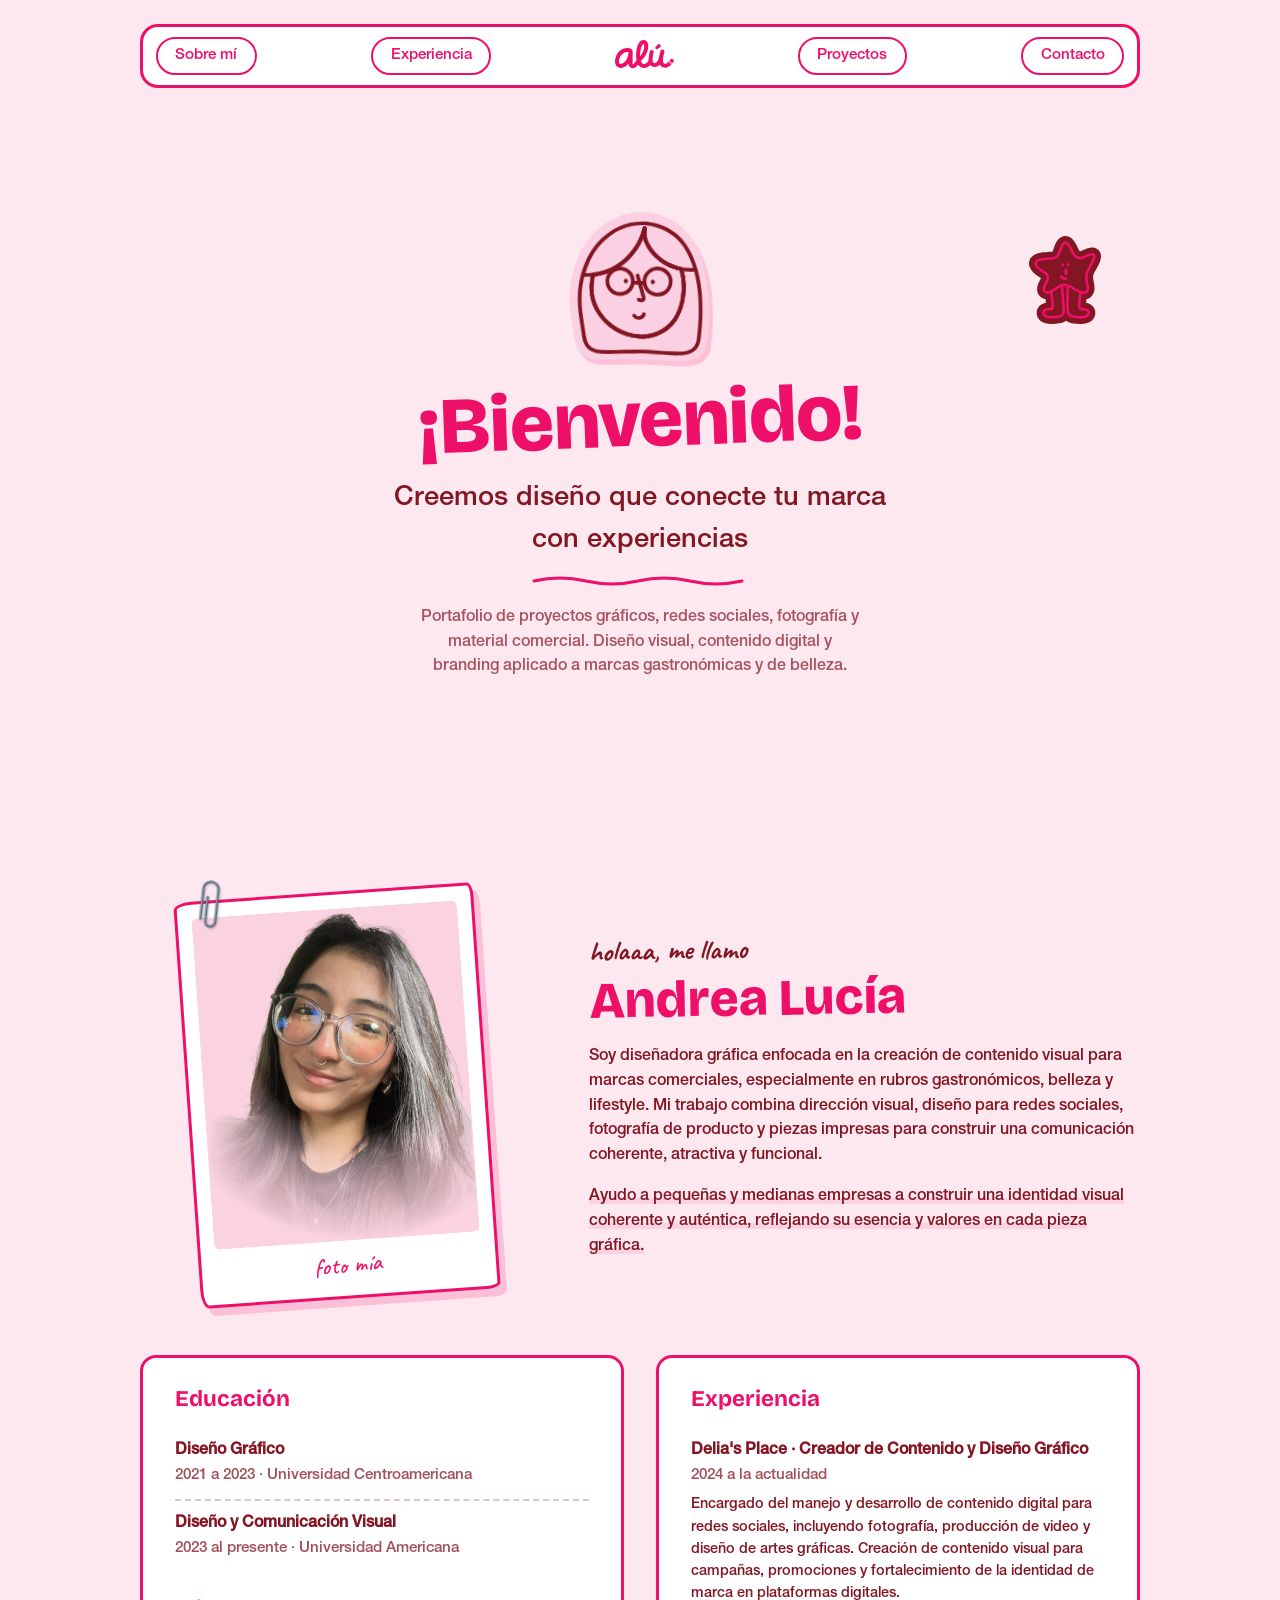
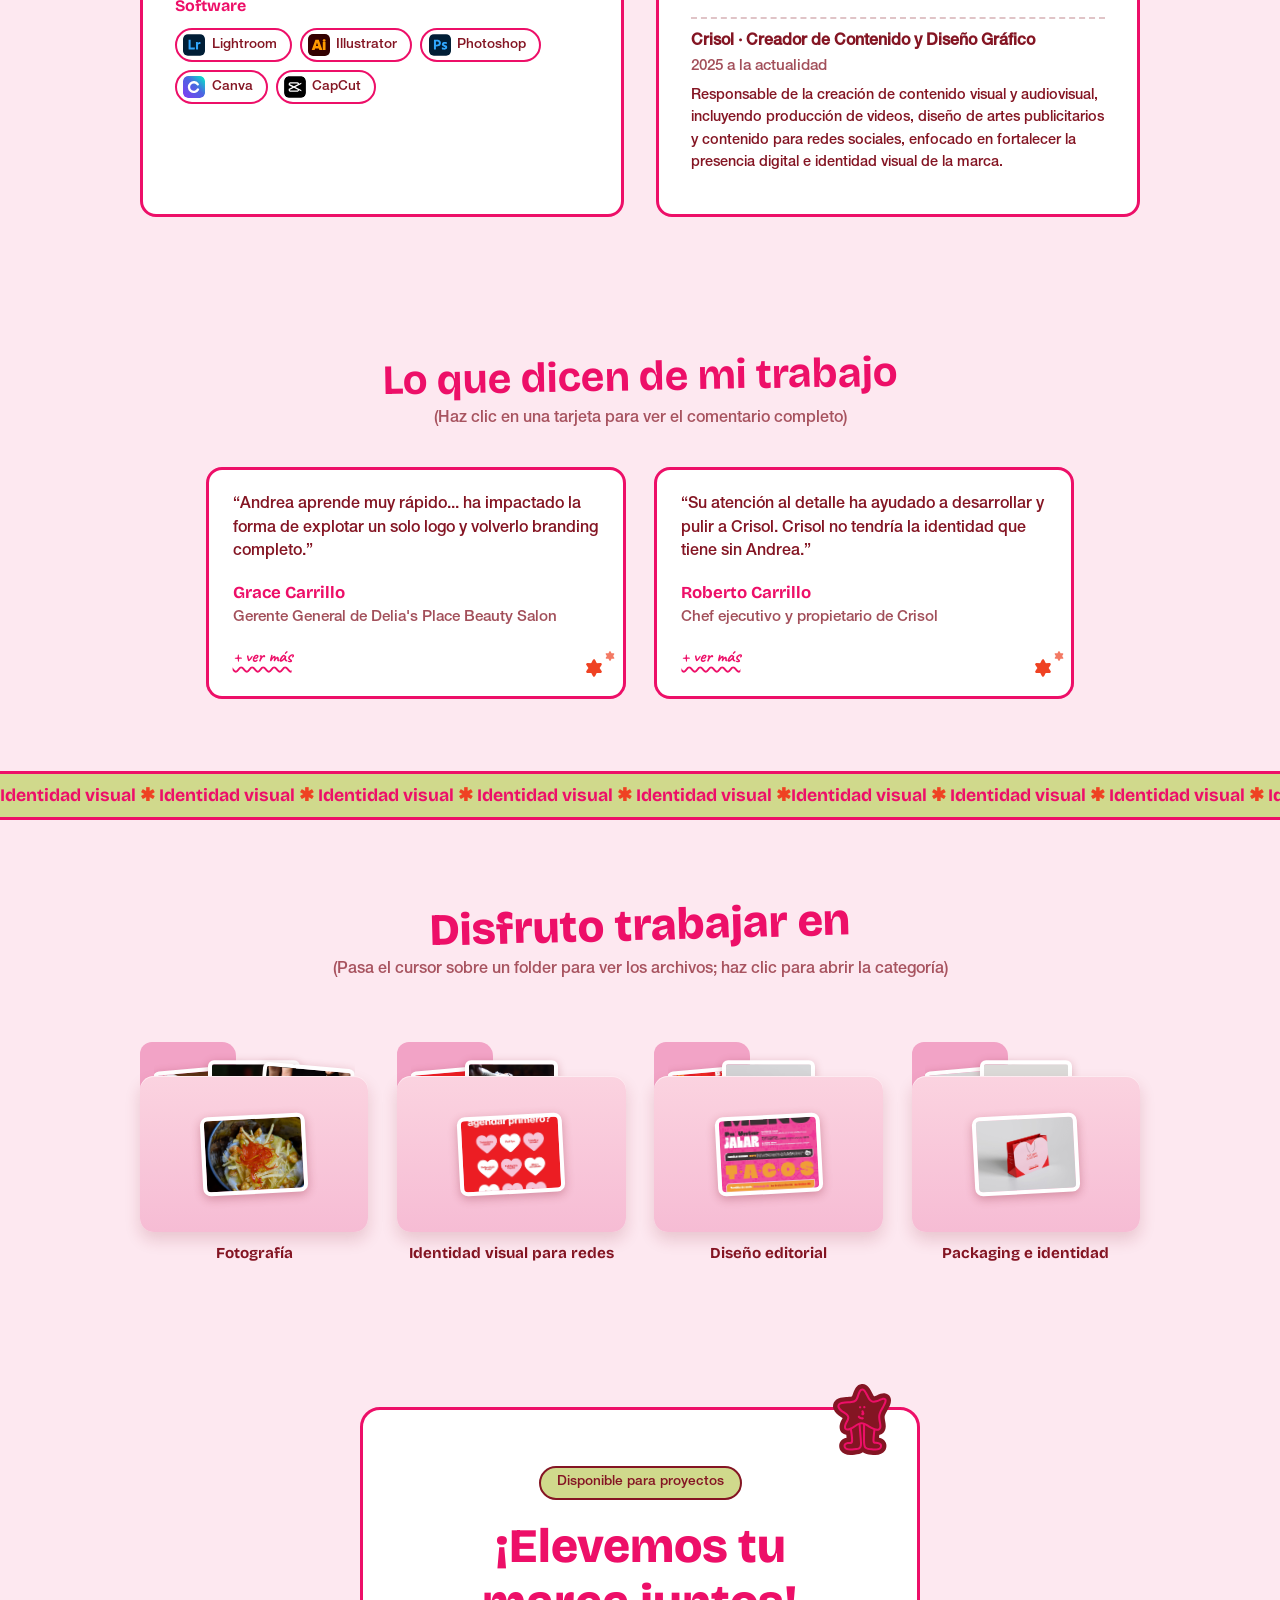
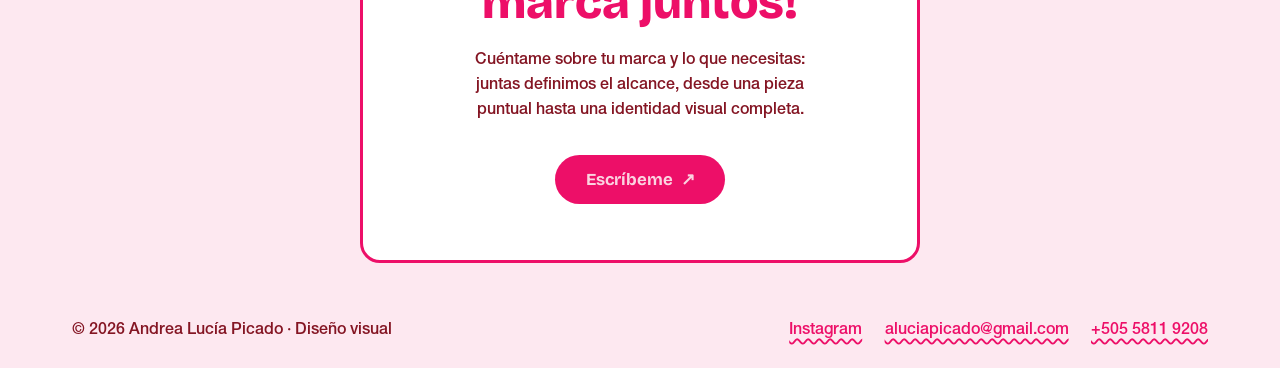
==== index.html @ 484655b2 "Stake holder requirements" ====
<!DOCTYPE html>
<html lang="es">
<head>
  <meta charset="UTF-8">
  <meta name="viewport" content="width=device-width, initial-scale=1.0">
  <title>Andrea Lucía · Diseño gráfico y contenido visual</title>
  <meta name="description" content="Portafolio de proyectos gráficos, redes sociales, fotografía y material comercial. Diseño visual.">
  <meta property="og:type" content="website">
  <meta property="og:title" content="Andrea Lucía · Diseño gráfico y contenido visual">
  <meta property="og:description" content="Portafolio de proyectos gráficos, redes sociales, fotografía y material comercial. Diseño visual.">
  <meta property="og:locale" content="es_ES">
  <!-- al publicar, cambiar por la URL absoluta del sitio, p. ej. https://usuario.github.io/repo/assets/og-alu.png -->
  <meta property="og:image" content="assets/og-alu.png">
  <meta property="og:image:width" content="1200">
  <meta property="og:image:height" content="630">
  <meta name="twitter:card" content="summary_large_image">
  <link rel="icon" href="assets/mascota-alu.svg" type="image/svg+xml">
  <link rel="preconnect" href="https://fonts.googleapis.com">
  <link rel="preconnect" href="https://fonts.gstatic.com" crossorigin>
  <link href="https://fonts.googleapis.com/css2?family=Bricolage+Grotesque:opsz,wght@12..96,400..800&family=Caveat:wght@500;700&display=swap" rel="stylesheet">
  <link rel="stylesheet" href="styles.css">
</head>
<body>

  <!-- 1. Inicio -->
  <header class="hero" id="inicio">
    <nav class="nav">
      <a href="#sobre-mi">Sobre mí</a>
      <a href="#experiencia">Experiencia</a>
      <a class="nav-logo" href="#inicio"><img src="assets/logo-alu.svg" alt="alú"></a>
      <a href="#proyectos">Proyectos</a>
      <a href="#contacto">Contacto</a>
    </nav>

    <div class="hero-content">
      <div class="hero-avatar">
        <img src="assets/mascota-alu.svg" alt="Mascota de alú: chica con lentes" width="140">
      </div>
      <h1>¡Bienvenido!</h1>
      <img class="hero-star" src="assets/estrella-alu.svg" alt="" aria-hidden="true">
      <p class="hero-sub">Creemos diseño que conecte tu marca con experiencias</p>
      <svg class="doodle-underline" viewBox="0 0 220 14" aria-hidden="true">
        <path d="M4 8 Q30 2 56 8 T108 8 T160 8 T212 8" fill="none" stroke="var(--magenta)" stroke-width="3" stroke-linecap="round"/>
      </svg>
      <p class="hero-tag">Portafolio de proyectos gráficos, redes sociales, fotografía y material comercial.
      Diseño visual, contenido digital y branding aplicado a marcas gastronómicas y de belleza.</p>
    </div>
  </header>

  <!-- 2. Sobre mí -->
  <section class="about" id="sobre-mi">
    <div class="about-inner">
      <div class="about-photo">
        <figure class="polaroid">
          <svg class="paperclip" viewBox="0 0 24 60" aria-hidden="true">
            <path d="M8 20 V44 a5 5 0 0 0 10 0 V12 a7.5 7.5 0 0 0 -15 0 V42"
                  fill="none" stroke="#5a6b7a" stroke-width="2.6" stroke-linecap="round"/>
            <path d="M8 20 V44 a5 5 0 0 0 10 0 V12 a7.5 7.5 0 0 0 -15 0 V42"
                  fill="none" stroke="#8fa3b3" stroke-width="1" stroke-linecap="round"
                  transform="translate(-0.6,-0.6)"/>
          </svg>
          <img src="assets/andrea.jpg" alt="Retrato de Andrea Lucía"
               onerror="this.style.display='none'; this.parentElement.classList.add('photo-missing')">
          <figcaption>foto mía</figcaption>
        </figure>
      </div>
      <div class="about-text">
        <h2><span class="about-hello">holaaa, me llamo</span> Andrea Lucía</h2>
        <p>
          Soy diseñadora gráfica enfocada en la creación de contenido visual para
          marcas comerciales, especialmente en rubros gastronómicos, belleza y
          lifestyle. Mi trabajo combina dirección visual, diseño para redes sociales,
          fotografía de producto y piezas impresas para construir una comunicación
          coherente, atractiva y funcional.
        </p>
        <p class="about-strong">
          Ayudo a pequeñas y medianas empresas a construir una identidad visual
          coherente y auténtica, reflejando su esencia y valores en cada pieza gráfica.
        </p>
      </div>
    </div>

    <div class="edu-exp">
      <div class="edu">
        <h3>Educación</h3>
        <ul>
          <li><strong>Diseño Gráfico</strong><span>2021 a 2023 · Universidad Centroamericana</span></li>
          <li><strong>Diseño y Comunicación Visual</strong><span>2023 al presente · Universidad Americana</span></li>
        </ul>
        <div class="software">
          <h4>Software</h4>
          <ul>
            <li><img class="sw-icon" src="assets/icons/lightroom.svg" alt=""> Lightroom</li>
            <li><img class="sw-icon" src="assets/icons/illustrator.svg" alt=""> Illustrator</li>
            <li><img class="sw-icon" src="assets/icons/photoshop.svg" alt=""> Photoshop</li>
            <li><img class="sw-icon" src="assets/icons/canva-icon.svg" alt=""> Canva</li>
            <li><img class="sw-icon" src="assets/icons/capcut-icon.svg" alt=""> CapCut</li>
          </ul>
        </div>
      </div>
      <div class="exp" id="experiencia">
        <h3>Experiencia</h3>
        <ul>
          <li>
            <strong>Delia's Place · Creador de Contenido y Diseño Gráfico</strong>
            <span>2024 a la actualidad</span>
            <p>Encargado del manejo y desarrollo de contenido digital para redes sociales,
               incluyendo fotografía, producción de video y diseño de artes gráficas.
               Creación de contenido visual para campañas, promociones y fortalecimiento
               de la identidad de marca en plataformas digitales.</p>
          </li>
          <li>
            <strong>Crisol · Creador de Contenido y Diseño Gráfico</strong>
            <span>2025 a la actualidad</span>
            <p>Responsable de la creación de contenido visual y audiovisual, incluyendo
               producción de videos, diseño de artes publicitarios y contenido para redes
               sociales, enfocado en fortalecer la presencia digital e identidad visual
               de la marca.</p>
          </li>
        </ul>
      </div>
    </div>
  </section>

  <!-- 3. Testimonios reales -->
  <section class="testimonials-section">
    <h2>Lo que dicen de mi trabajo</h2>
    <p class="section-hint">(Haz clic en una tarjeta para ver el comentario completo)</p>
    <div class="testimonials" id="testimonios">
      <article class="testimonial-card">
        <button class="testimonial-toggle" aria-expanded="false" aria-controls="detalle-grace">
          <p>“Andrea aprende muy rápido... ha impactado la forma de explotar un solo
             logo y volverlo branding completo.”</p>
          <footer><strong>Grace Carrillo</strong><span>Gerente General de Delia's Place Beauty Salon</span></footer>
          <span class="sparkle" aria-hidden="true"></span>
        </button>
        <div class="testimonial-details" id="detalle-grace">
          <div class="details-inner">
            <p>
              “Andrea aprende muy rápido y la forma en la que ha adaptado los pocos
              recuerdos que tenía la marca ha ido impactando la forma de explotar un
              solo logo y volverlo branding completo.”
            </p>
            <dl>
              <div><dt>Proyecto</dt><dd>Delia's Place · Branding, packaging y piezas comerciales</dd></div>
            </dl>
          </div>
        </div>
      </article>
      <article class="testimonial-card">
        <button class="testimonial-toggle" aria-expanded="false" aria-controls="detalle-roberto">
          <p>“Su atención al detalle ha ayudado a desarrollar y pulir a Crisol.
             Crisol no tendría la identidad que tiene sin Andrea.”</p>
          <footer><strong>Roberto Carrillo</strong><span>Chef ejecutivo y propietario de Crisol</span></footer>
          <span class="sparkle" aria-hidden="true"></span>
        </button>
        <div class="testimonial-details" id="detalle-roberto">
          <div class="details-inner">
            <p>
              “Andrea ha sido un elemento clave para el desarrollo de Crisol Taquería
              Urbana, su atención al detalle ha ayudado a desarrollarla y pulirla. Su
              creatividad siempre ha brillado y se ha hecho notar a través de su
              trabajo. Crisol no tendría la identidad que tiene sin Andrea.”
            </p>
            <dl>
              <div><dt>Proyecto</dt><dd>Crisol Taquería Urbana · Fotografía gastronómica y diseño de menú</dd></div>
            </dl>
          </div>
        </div>
      </article>
    </div>
  </section>

  <!-- Marquee -->
  <div class="marquee" aria-hidden="true">
    <div class="marquee-track">
      <span>Identidad visual <i>✱</i> Identidad visual <i>✱</i> Identidad visual <i>✱</i> Identidad visual <i>✱</i> Identidad visual <i>✱</i> </span>
      <span>Identidad visual <i>✱</i> Identidad visual <i>✱</i> Identidad visual <i>✱</i> Identidad visual <i>✱</i> Identidad visual <i>✱</i> </span>
    </div>
  </div>

  <!-- 5. Proyectos -->
  <section class="projects" id="proyectos">
    <h2>Disfruto trabajar en</h2>
    <p class="section-hint">(Pasa el cursor sobre un folder para ver los archivos; haz clic para abrir la categoría)</p>
    <div class="folders-grid">
      <a class="folder" href="proyectos/crisol.html">
        <div class="folder-art" aria-hidden="true">
          <span class="folder-tab"></span>
        <div class="folder-papers" aria-hidden="true">
          <img src="assets/crisol/crisol-1.jpg" alt="" loading="lazy" decoding="async">
          <img src="assets/crisol/crisol-4.jpg" alt="" loading="lazy" decoding="async">
          <img src="assets/crisol/crisol-8.jpg" alt="" loading="lazy" decoding="async">
        </div>
        <span class="folder-front" aria-hidden="true"></span>
        <img class="folder-cover" src="assets/proyecto-crisol.jpg" alt="" loading="lazy" decoding="async">
        </div>
        <span class="folder-label">Fotografía</span>
      </a>
      <a class="folder" href="proyectos/delias.html">
        <div class="folder-art" aria-hidden="true">
          <span class="folder-tab"></span>
        <div class="folder-papers" aria-hidden="true">
          <img src="assets/delias/delias-5.jpg" alt="" loading="lazy" decoding="async">
          <img src="assets/crisol/crisol-6.jpg" alt="" loading="lazy" decoding="async">
        </div>
        <span class="folder-front" aria-hidden="true"></span>
        <img class="folder-cover" src="assets/delias/delias-4.jpg" alt="" loading="lazy" decoding="async">
        </div>
        <span class="folder-label">Identidad visual para redes</span>
      </a>
      <a class="folder" href="proyectos/crisol.html">
        <div class="folder-art" aria-hidden="true">
          <span class="folder-tab"></span>
        <div class="folder-papers" aria-hidden="true">
          <img src="assets/crisol/menu-2.jpg" alt="" loading="lazy" decoding="async">
          <img src="assets/delias/delias-1.jpg" alt="" loading="lazy" decoding="async">
        </div>
        <span class="folder-front" aria-hidden="true"></span>
        <img class="folder-cover" src="assets/crisol/menu-1.jpg" alt="" loading="lazy" decoding="async">
        </div>
        <span class="folder-label">Diseño editorial</span>
      </a>
      <a class="folder" href="proyectos/delias.html">
        <div class="folder-art" aria-hidden="true">
          <span class="folder-tab"></span>
        <div class="folder-papers" aria-hidden="true">
          <img src="assets/delias/delias-2.jpg" alt="" loading="lazy" decoding="async">
          <img src="assets/delias/delias-3.jpg" alt="" loading="lazy" decoding="async">
        </div>
        <span class="folder-front" aria-hidden="true"></span>
        <img class="folder-cover" src="assets/proyecto-delias.jpg" alt="" loading="lazy" decoding="async">
        </div>
        <span class="folder-label">Packaging e identidad</span>
      </a>
    </div>
  </section>

  <!-- 6. CTA -->
  <section class="cta" id="contacto">
    <div class="cta-card">
      <img class="cta-star" src="assets/estrella-alu.svg" alt="" aria-hidden="true">
      <span class="cta-pill">Disponible para proyectos</span>
      <h2>¡Elevemos tu<br>marca juntos!</h2>
      <p>
        Cuéntame sobre tu marca y lo que necesitas: juntas definimos el alcance,
        desde una pieza puntual hasta una identidad visual completa.
      </p>
      <a class="cta-button" href="mailto:aluciapicado@gmail.com">Escríbeme <span aria-hidden="true">↗</span></a>
    </div>
    <footer class="footer">
      <p>© 2026 Andrea Lucía Picado · Diseño visual</p>
      <div class="footer-links">
        <a href="https://www.instagram.com/aluvisualdesign" target="_blank" rel="noopener">Instagram</a>
        <a href="mailto:aluciapicado@gmail.com">aluciapicado@gmail.com</a>
        <a href="https://wa.me/50558119208" target="_blank" rel="noopener">+505 5811 9208</a>
      </div>
    </footer>
  </section>

  <script src="script.js"></script>
</body>
</html>
---- styles.css ----
/* Paleta del boceto PDF + papel de cuaderno */
@font-face {
  font-family: "Helvetica Neue LT Pro";
  src: url("assets/fonts/HelveticaNeueLTProMd.otf") format("opentype");
  font-weight: 500;
  font-display: swap;
}

:root {
  --magenta: #ED0F68;
  --maroon: #841523;
  --pink: #FBD3E0;
  --lime: #D0D98C;
  --orange: #EF4223;
  /* fondo sólido: sustituir por el código exacto cuando Andrea lo mande */
  --bg: #FDE8F0;
  --paper: var(--bg);
  --font-hand: "Caveat", cursive;
  --font-display: "Bricolage Grotesque", sans-serif;
  --font-body: "Helvetica Neue LT Pro", "Helvetica Neue", Helvetica, Arial, sans-serif;
}

* { margin: 0; padding: 0; box-sizing: border-box; }

html { scroll-behavior: smooth; }

body {
  font-family: var(--font-body);
  font-weight: 500;
  font-size: 1rem;
  line-height: 1.55;
  color: var(--maroon);
  background: var(--bg);
}

h1, h2, h3 { font-family: var(--font-display); line-height: 1.15; }

img { max-width: 100%; display: block; }

/* La estrella de alú flota suavemente */
@keyframes star-bob {
  from { transform: translateY(0) rotate(-8deg); }
  to { transform: translateY(-14px) rotate(10deg); }
}

.hero { padding-top: 0.5rem; }

.section-hint {
  font-size: 1rem;
  opacity: 0.7;
  margin: 0.4rem auto 2.2rem;
  text-align: center;
}

/* ---------- 1. Inicio ---------- */
.hero { min-height: 92vh; display: flex; flex-direction: column; }

/* Barra rectangular con esquinas redondeadas; cada categoría con su
   contorno rosa fuerte */
.nav {
  margin: 1rem auto 0;
  width: min(1000px, calc(100% - 2rem));
  display: flex;
  justify-content: space-between;
  align-items: center;
  gap: 0.5rem;
  flex-wrap: wrap;
  background: #fff;
  border: 3px solid var(--magenta);
  border-radius: 18px;
  padding: 0.6rem 0.8rem;
}

.nav a {
  text-align: center;
  color: var(--magenta);
  text-decoration: none;
  font-size: 0.95rem;
  padding: 0.35rem 1.1rem;
  border: 2px solid var(--magenta);
  border-radius: 999px;
  transition: background 0.2s ease, color 0.2s ease;
}

.nav a:hover { background: var(--magenta); color: #fff; }

.nav a.nav-logo { border: none; padding: 0.2rem 0.6rem; }

.nav a.nav-logo:hover { background: none; }

.nav-logo img {
  height: 32px;
  width: auto;
  display: block;
  margin: 0 auto;
}

.hero-content {
  position: relative;
  flex: 1;
  display: flex;
  flex-direction: column;
  align-items: center;
  justify-content: center;
  text-align: center;
  padding: 2.5rem 1.5rem 4rem;
}

.hero-star {
  position: absolute;
  width: 72px;
  right: 14%;
  top: 20%;
  cursor: pointer;
  animation: star-bob 3.5s ease-in-out infinite alternate;
}

/* Al tocarla, la estrella sigue al cursor */
.hero-star.following, .cta-star.following {
  position: fixed;
  z-index: 60;
  right: auto;
  animation: none;
  transform: translate(-50%, -50%);
  transition: left 0.15s ease-out, top 0.15s ease-out;
}

/* Vuelo al punto de encuentro */
.hero-star.star-meet, .cta-star.star-meet {
  pointer-events: none;
  transition:
    left 0.6s cubic-bezier(0.5, 0, 0.4, 1),
    top 0.6s cubic-bezier(0.5, 0, 0.4, 1),
    transform 0.6s ease;
  transform: translate(-50%, -50%) rotate(360deg);
}

/* Fundidas en una sola: pulso */
.star-pulse { animation: star-pulse 0.4s ease both; }

@keyframes star-pulse {
  0% { transform: translate(-50%, -50%) rotate(360deg) scale(1); }
  50% { transform: translate(-50%, -50%) rotate(380deg) scale(1.5); }
  100% { transform: translate(-50%, -50%) rotate(360deg) scale(1.1); }
}

/* Separación: cada una gira y se encoge hacia su destino */
.hero-star.star-split, .cta-star.star-split {
  pointer-events: none;
  animation: none;
  transition:
    left 0.7s cubic-bezier(0.45, -0.15, 0.3, 1.1),
    top 0.7s cubic-bezier(0.45, -0.15, 0.3, 1.1),
    transform 0.7s ease-in,
    opacity 0.2s ease 0.6s;
  transform: translate(-50%, -50%) rotate(900deg) scale(0.3);
  opacity: 0;
}

.star-partner { cursor: pointer; }

.hero-avatar { position: relative; }

.hero-avatar.merged img { animation: mascot-pop 0.5s ease; }

/* La estrella queda fundida con su compañero */
.hero-avatar.merged::after,
.cta-pill.merged::after {
  content: "";
  position: absolute;
  top: -4px;
  right: -14px;
  width: 46px;
  height: 46px;
  background: url("assets/estrella-alu.svg") center / contain no-repeat;
  animation: badge-pop 0.45s cubic-bezier(0.3, 1.6, 0.5, 1) 0.05s both;
}

.cta-pill { position: relative; }

.cta-pill.merged { animation: mascot-pop 0.5s ease; }

.cta-pill.merged::after {
  top: -16px;
  left: -16px;
  right: auto;
  width: 32px;
  height: 32px;
}

@keyframes mascot-pop {
  0% { transform: scale(1); }
  30% { transform: scale(0.88, 1.1); }
  60% { transform: scale(1.12, 0.9); }
  100% { transform: scale(1); }
}

@keyframes badge-pop {
  from { transform: scale(0) rotate(-120deg); }
  to { transform: scale(1) rotate(0deg); }
}

.hero-avatar {
  margin-bottom: 0.8rem;
  transform: rotate(2deg);
}

.hero-avatar img {
  width: 140px;
  height: auto;
  filter: drop-shadow(4px 5px 0 rgba(237, 15, 104, 0.18));
}

.hero h1 {
  font-size: clamp(2.8rem, 8vw, 5rem);
  font-weight: 800;
  color: var(--magenta);
  transform: rotate(-2deg);
}

.hero-sub {
  margin-top: 0.8rem;
  font-size: clamp(1.3rem, 3vw, 1.7rem);
  max-width: 34ch;
}

.doodle-underline {
  width: 220px;
  height: 14px;
  margin-top: 0.6rem;
}

.hero-tag {
  margin-top: 1.2rem;
  font-size: 1rem;
  opacity: 0.7;
  max-width: 50ch;
}

/* ---------- 2. Sobre mí ---------- */
.about { padding: 4rem 2rem; background: none; }

.about-inner {
  max-width: 1000px;
  margin: 0 auto;
  display: grid;
  grid-template-columns: 1fr 1.4fr;
  gap: 3.5rem;
  align-items: center;
}

/* Polaroid "foto mía" con clip, como en el cuaderno */
.polaroid {
  position: relative;
  background: #fff;
  padding: 0.9rem 0.9rem 0.5rem;
  border: 3px solid var(--magenta);
  border-radius: 18px 6px 14px 8px / 8px 14px 6px 18px;
  transform: rotate(-4deg);
  width: min(300px, 100%);
  margin: 0 auto;
  box-shadow: 6px 8px 0 rgba(237, 15, 104, 0.18);
  transition: transform 0.3s ease;
}

.polaroid:hover { transform: rotate(-1deg) scale(1.03); }

.paperclip {
  position: absolute;
  top: -26px;
  left: 22px;
  width: 24px;
  height: 60px;
  transform: rotate(10deg);
  filter: drop-shadow(1px 1px 1px rgba(0, 0, 0, 0.25));
}

.polaroid img {
  width: 100%;
  aspect-ratio: 4/5;
  object-fit: cover;
  border-radius: 8px 4px 10px 5px / 5px 10px 4px 8px;
}

.polaroid figcaption {
  font-family: var(--font-hand);
  font-size: 1.5rem;
  text-align: center;
  color: var(--magenta);
  padding: 0.4rem 0 0.2rem;
  transform: rotate(-2deg);
}

.polaroid.photo-missing::before {
  content: "foto de Andrea";
  display: grid;
  place-items: center;
  width: 100%;
  aspect-ratio: 4/5;
  border: 2px dashed var(--magenta);
  border-radius: 8px;
  color: var(--magenta);
  font-family: var(--font-hand);
  font-size: 1.4rem;
}

.about h2 {
  font-size: clamp(2.2rem, 5vw, 3.2rem);
  font-weight: 800;
  color: var(--magenta);
  margin-bottom: 1.2rem;
  transform: rotate(-1deg);
}

.about-hello {
  display: block;
  font-family: var(--font-hand);
  font-size: 0.55em;
  color: var(--maroon);
  margin-bottom: 0.2rem;
}

.about-text p { margin-bottom: 1rem; line-height: 1.55; }

.about-strong {
  background: linear-gradient(transparent 55%, var(--pink) 55%, var(--pink) 92%, transparent 92%);
  display: inline;
}

/* Educación / Experiencia, lado a lado como en el cuaderno */
.edu-exp {
  max-width: 1000px;
  margin: 3.5rem auto 0;
  display: grid;
  grid-template-columns: 1fr 1fr;
  gap: 2rem;
}

/* Recuadros rectos y simétricos, sin decoraciones extra */
.edu, .exp {
  padding: 1.8rem 2rem;
  background: #fff;
  border: 3px solid var(--magenta);
  border-radius: 16px;
}

.edu h3, .exp h3 {
  font-size: 1.4rem;
  color: var(--magenta);
  margin-bottom: 1rem;
}

.edu ul, .exp ul { list-style: none; }

/* Solo la lista principal de cada tarjeta (no los chips de software) */
.edu > ul > li, .exp > ul > li {
  padding: 0.7rem 0;
  border-bottom: 2px dashed rgba(132, 21, 35, 0.25);
  display: flex;
  flex-direction: column;
}

.edu > ul > li:last-child, .exp > ul > li:last-child { border-bottom: none; }

.edu > ul > li span, .exp > ul > li span { font-size: 0.95rem; opacity: 0.75; }

.exp > ul > li p { font-size: 0.9rem; margin-top: 0.4rem; }

/* Software con sus iconos */
.software { margin-top: 1.4rem; }

.software h4 {
  font-family: var(--font-display);
  font-size: 1rem;
  color: var(--magenta);
  margin-bottom: 0.6rem;
}

.software ul {
  list-style: none;
  display: flex;
  flex-wrap: wrap;
  gap: 0.5rem;
}

.software li {
  display: inline-flex;
  align-items: center;
  flex: none;
  white-space: nowrap;
  overflow: hidden;
  gap: 0.4rem;
  border: 2px solid var(--magenta);
  border-radius: 999px;
  padding: 0.25rem 0.8rem 0.25rem 0.4rem;
  font-size: 0.85rem;
  line-height: 1;
}

.software li img { flex: none; width: 22px; height: 22px; }

.sw-icon { width: 22px; height: 22px; border-radius: 5px; display: block; }


/* ---------- 3. Testimonios interactivos ---------- */
.testimonials-section { padding: 4.5rem 2rem; }

.testimonials-section h2 {
  font-size: clamp(1.9rem, 4vw, 2.6rem);
  color: var(--magenta);
  text-align: center;
  transform: rotate(-1deg);
}

.testimonials {
  max-width: 1000px;
  margin: 0 auto;
  display: grid;
  grid-template-columns: repeat(auto-fit, minmax(280px, 420px));
  justify-content: center;
  gap: 1.8rem;
  align-items: start;
}

.testimonial-card {
  background: #fff;
  border: 3px solid var(--magenta);
  border-radius: 16px;
  overflow: hidden;
  transition: transform 0.25s ease, box-shadow 0.25s ease;
}

.testimonial-card:hover {
  transform: translateY(-5px);
  box-shadow: 0 8px 18px rgba(237, 15, 104, 0.2);
}

.testimonial-card.open {
  background: var(--pink);
  box-shadow: 0 8px 18px rgba(237, 15, 104, 0.25);
}

.testimonial-toggle {
  all: unset;
  cursor: pointer;
  display: block;
  width: 100%;
  padding: 1.5rem;
  position: relative;
  box-sizing: border-box;
  font: inherit;
  color: var(--maroon);
}

.testimonial-toggle:focus-visible {
  outline: 3px dashed var(--magenta);
  outline-offset: -3px;
}

.testimonial-toggle p { line-height: 1.45; margin-bottom: 1rem; }

.testimonial-toggle footer { display: flex; flex-direction: column; }

.testimonial-toggle footer strong {
  font-family: var(--font-display);
  font-size: 1.05rem;
  color: var(--magenta);
}

.testimonial-toggle footer span { font-size: 0.95rem; opacity: 0.75; }

.testimonial-toggle::after {
  content: "+ ver más";
  display: inline-block;
  margin-top: 0.8rem;
  font-family: var(--font-hand);
  font-size: 1.15rem;
  font-weight: 700;
  color: var(--magenta);
  text-decoration: underline wavy 2px;
  text-underline-offset: 4px;
}

.testimonial-card.open .testimonial-toggle::after { content: "− ver menos"; }

/* La estrella del logo como sparkle */
.sparkle {
  position: absolute;
  right: 1.2rem;
  bottom: 1.2rem;
  width: 18px;
  height: 18px;
  background: url("assets/sparkle-alu.svg") center / contain no-repeat;
}

.sparkle::after {
  content: "";
  position: absolute;
  right: -12px;
  top: -8px;
  width: 10px;
  height: 10px;
  background: inherit;
  opacity: 0.7;
}

.testimonial-details {
  display: grid;
  grid-template-rows: 0fr;
  transition: grid-template-rows 0.3s ease;
}

.testimonial-details > * { overflow: hidden; min-height: 0; }

.testimonial-card.open .testimonial-details { grid-template-rows: 1fr; }

.testimonial-details p {
  line-height: 1.5;
  font-style: italic;
  margin: 0 1.5rem 1rem;
}

.testimonial-details dl {
  display: flex;
  flex-direction: column;
  gap: 0.4rem;
  border-top: 2px dashed rgba(132, 21, 35, 0.3);
  padding-top: 0.9rem;
  margin: 0 1.5rem 1.5rem;
}

.testimonial-details dl div { display: flex; gap: 0.5rem; font-size: 0.95rem; }

.testimonial-details dt { font-weight: 700; min-width: 5.5rem; }

/* ---------- Marquee ---------- */
.marquee {
  background: var(--lime);
  overflow: hidden;
  padding: 0.5rem 0;
  border-top: 3px solid var(--magenta);
  border-bottom: 3px solid var(--magenta);
}

.marquee-track {
  display: flex;
  width: max-content;
  animation: marquee 18s linear infinite;
}

.marquee-track span {
  font-family: var(--font-display);
  font-weight: 700;
  font-size: 1.1rem;
  color: var(--magenta);
  white-space: nowrap;
}

.marquee-track i { font-style: normal; color: var(--orange); }

@keyframes marquee {
  from { transform: translateX(0); }
  to { transform: translateX(-50%); }
}

/* ---------- 5. Proyectos ---------- */
.projects { padding: 5rem 2rem; text-align: center; }

.projects h2 {
  font-size: clamp(2rem, 4.5vw, 2.8rem);
  font-weight: 800;
  color: var(--magenta);
  transform: rotate(-1.5deg);
}

/* Folders por categoría: los archivos asoman al pasar el cursor */
.folders-grid {
  max-width: 1000px;
  margin: 0 auto;
  display: grid;
  grid-template-columns: repeat(auto-fit, minmax(220px, 1fr));
  gap: 3rem 1.8rem;
  padding-top: 1.5rem;
}

.folder {
  display: block;
  text-decoration: none;
  color: var(--maroon);
}

/* Folder estilo macOS: dos tonos, sin bordes, esquinas suaves */
.folder-art {
  position: relative;
  display: block;
  height: 190px;
  transition: transform 0.25s ease;
}

.folder:hover .folder-art, .folder:focus-visible .folder-art { transform: translateY(-5px); }

.folder-tab {
  position: absolute;
  top: 0;
  left: 0;
  width: 42%;
  height: 52px;
  background: #F2A3C6;
  border-radius: 12px 14px 0 0;
}

/* El contenedor recorta por abajo (los archivos nunca salen bajo el folder)
   y deja espacio arriba para que asomen; siempre hay un preview visible */
.folder-papers {
  position: absolute;
  left: 6%;
  right: 6%;
  top: -52px;
  bottom: 24px;
  overflow: hidden;
  z-index: 1;
}

.folder-papers img {
  position: absolute;
  bottom: 0;
  width: 46%;
  aspect-ratio: 3/4;
  object-fit: cover;
  background: #fff;
  border: 4px solid #fff;
  border-radius: 6px;
  box-shadow: 0 2px 8px rgba(132, 21, 35, 0.25);
  transition: transform 0.35s ease;
}

.folder-papers img:nth-child(1) { left: 2%;  transform: translateY(-14%) rotate(-5deg); }
.folder-papers img:nth-child(2) { left: 27%; transform: translateY(-20%); }
.folder-papers img:nth-child(3) { left: 52%; transform: translateY(-16%) rotate(5deg); }

.folder:hover .folder-papers img:nth-child(1),
.folder:focus-visible .folder-papers img:nth-child(1) { transform: translateY(-46%) rotate(-8deg); }
.folder:hover .folder-papers img:nth-child(2),
.folder:focus-visible .folder-papers img:nth-child(2) { transform: translateY(-56%); }
.folder:hover .folder-papers img:nth-child(3),
.folder:focus-visible .folder-papers img:nth-child(3) { transform: translateY(-48%) rotate(8deg); }

.folder-front {
  position: absolute;
  left: 0;
  right: 0;
  top: 34px;
  bottom: 0;
  z-index: 2;
  background: linear-gradient(180deg, #FBD3E0 0%, #F6BCD4 100%);
  border-radius: 14px;
  box-shadow: 0 8px 16px rgba(132, 21, 35, 0.16), inset 0 1px 0 rgba(255, 255, 255, 0.55);
}

/* Foto pegada al frente del folder: invita a hacer clic */
.folder-cover {
  position: absolute;
  z-index: 3;
  left: 50%;
  top: 44%;
  width: 46%;
  aspect-ratio: 4/3;
  object-fit: cover;
  background: #fff;
  border: 4px solid #fff;
  border-radius: 8px;
  box-shadow: 0 3px 10px rgba(132, 21, 35, 0.3);
  transform: translate(-50%, -14%) rotate(-3deg);
  transition: transform 0.3s ease;
}

.folder:hover .folder-cover,
.folder:focus-visible .folder-cover {
  transform: translate(-50%, -20%) rotate(2deg) scale(1.07);
}

/* Etiqueta debajo del folder, como el nombre de un folder de macOS */
.folder-label {
  display: block;
  margin-top: 0.7rem;
  text-align: center;
  font-family: var(--font-display);
  font-weight: 700;
  font-size: 0.95rem;
  line-height: 1.25;
  color: var(--maroon);
}

/* En pantallas táctiles no hay hover, pero el preview ya es visible por defecto */

/* ---------- 6. CTA ---------- */
.cta { padding: 4rem 2rem 0; }

.cta-card {
  position: relative;
  max-width: 560px;
  margin: 0 auto;
  background: #fff;
  border: 3px solid var(--magenta);
  border-radius: 20px;
  padding: 3.5rem 2.5rem;
  text-align: center;
}

.cta-star {
  position: absolute;
  width: 58px;
  top: -26px;
  right: 26px;
  animation: star-bob 4s ease-in-out infinite alternate;
}

.cta-pill {
  display: inline-block;
  font-family: var(--font-body);
  font-weight: 500;
  font-size: 0.85rem;
  background: var(--lime);
  border: 2px solid var(--maroon);
  border-radius: 999px;
  padding: 0.3rem 1rem;
  margin-bottom: 1.2rem;
}

.cta-card h2 {
  font-size: clamp(2.2rem, 5vw, 3rem);
  font-weight: 800;
  color: var(--magenta);
}

.cta-card p {
  margin: 1.2rem auto 2rem;
  line-height: 1.55;
  max-width: 38ch;
}

.cta-button {
  display: inline-flex;
  align-items: center;
  gap: 0.5rem;
  background: var(--magenta);
  color: var(--pink);
  font-family: var(--font-display);
  font-size: 1.05rem;
  font-weight: 700;
  text-decoration: none;
  padding: 0.7rem 1.9rem;
  border-radius: 999px;
  transition: transform 0.2s ease;
}

.cta-button:hover { transform: scale(1.06) rotate(-2deg); }

.footer {
  display: flex;
  justify-content: space-between;
  align-items: center;
  flex-wrap: wrap;
  gap: 1rem;
  padding: 3.5rem 2.5rem 1.5rem;
  font-size: 1rem;
}

.footer-links { display: flex; gap: 1.4rem; }

.footer-links a {
  color: var(--magenta);
  text-decoration: underline wavy 2px;
  text-underline-offset: 4px;
}

/* ---------- Responsive ---------- */
@media (max-width: 820px) {
  .about-inner { grid-template-columns: 1fr; }
  .edu-exp { grid-template-columns: 1fr; }
  .testimonials { grid-template-columns: 1fr; }
  .nav { justify-content: center; }
}

@media (max-width: 640px) {
  .nav { padding: 0.5rem 0.6rem; gap: 0.35rem; }
  .nav a { font-size: 0.85rem; padding: 0.3rem 0.8rem; }
  .nav a.nav-logo { padding: 0.15rem 0.4rem; }
  .nav-logo img { height: 26px; }

  .hero { min-height: auto; }
  .hero-content { padding: 2.5rem 1.25rem 3.5rem; }
  .hero-star { width: 46px; right: 5%; top: 10%; }
  .hero h1 { margin-top: 0.5rem; }
  .hero-sub { margin-top: 1rem; }
  .hero-tag { margin-top: 1.4rem; }

  .about { padding: 3rem 1.25rem; }
  .about-inner { gap: 2.75rem; }
  .about h2 { margin-bottom: 1rem; }
  .about-hello { margin-bottom: 0.4rem; }
  .edu-exp { margin-top: 2.5rem; gap: 1.25rem; }
  .edu, .exp { padding: 1.5rem 1.25rem; }

  .testimonials-section { padding: 3.5rem 1.25rem; }
  .projects { padding: 3.5rem 1.25rem; }
  .folders-grid { gap: 2.5rem 1.5rem; padding-top: 1rem; }

  .cta { padding: 3rem 1.25rem 0; }
  .cta-card { padding: 2.5rem 1.5rem; }

  .footer {
    flex-direction: column;
    text-align: center;
    gap: 0.8rem;
    padding: 2.5rem 1.25rem 1.5rem;
  }
  .footer-links { flex-wrap: wrap; justify-content: center; }
}

@media (prefers-reduced-motion: reduce) {
  .marquee-track { animation: none; }
  .hero-star, .cta-star { animation: none; }
  html { scroll-behavior: auto; }
}
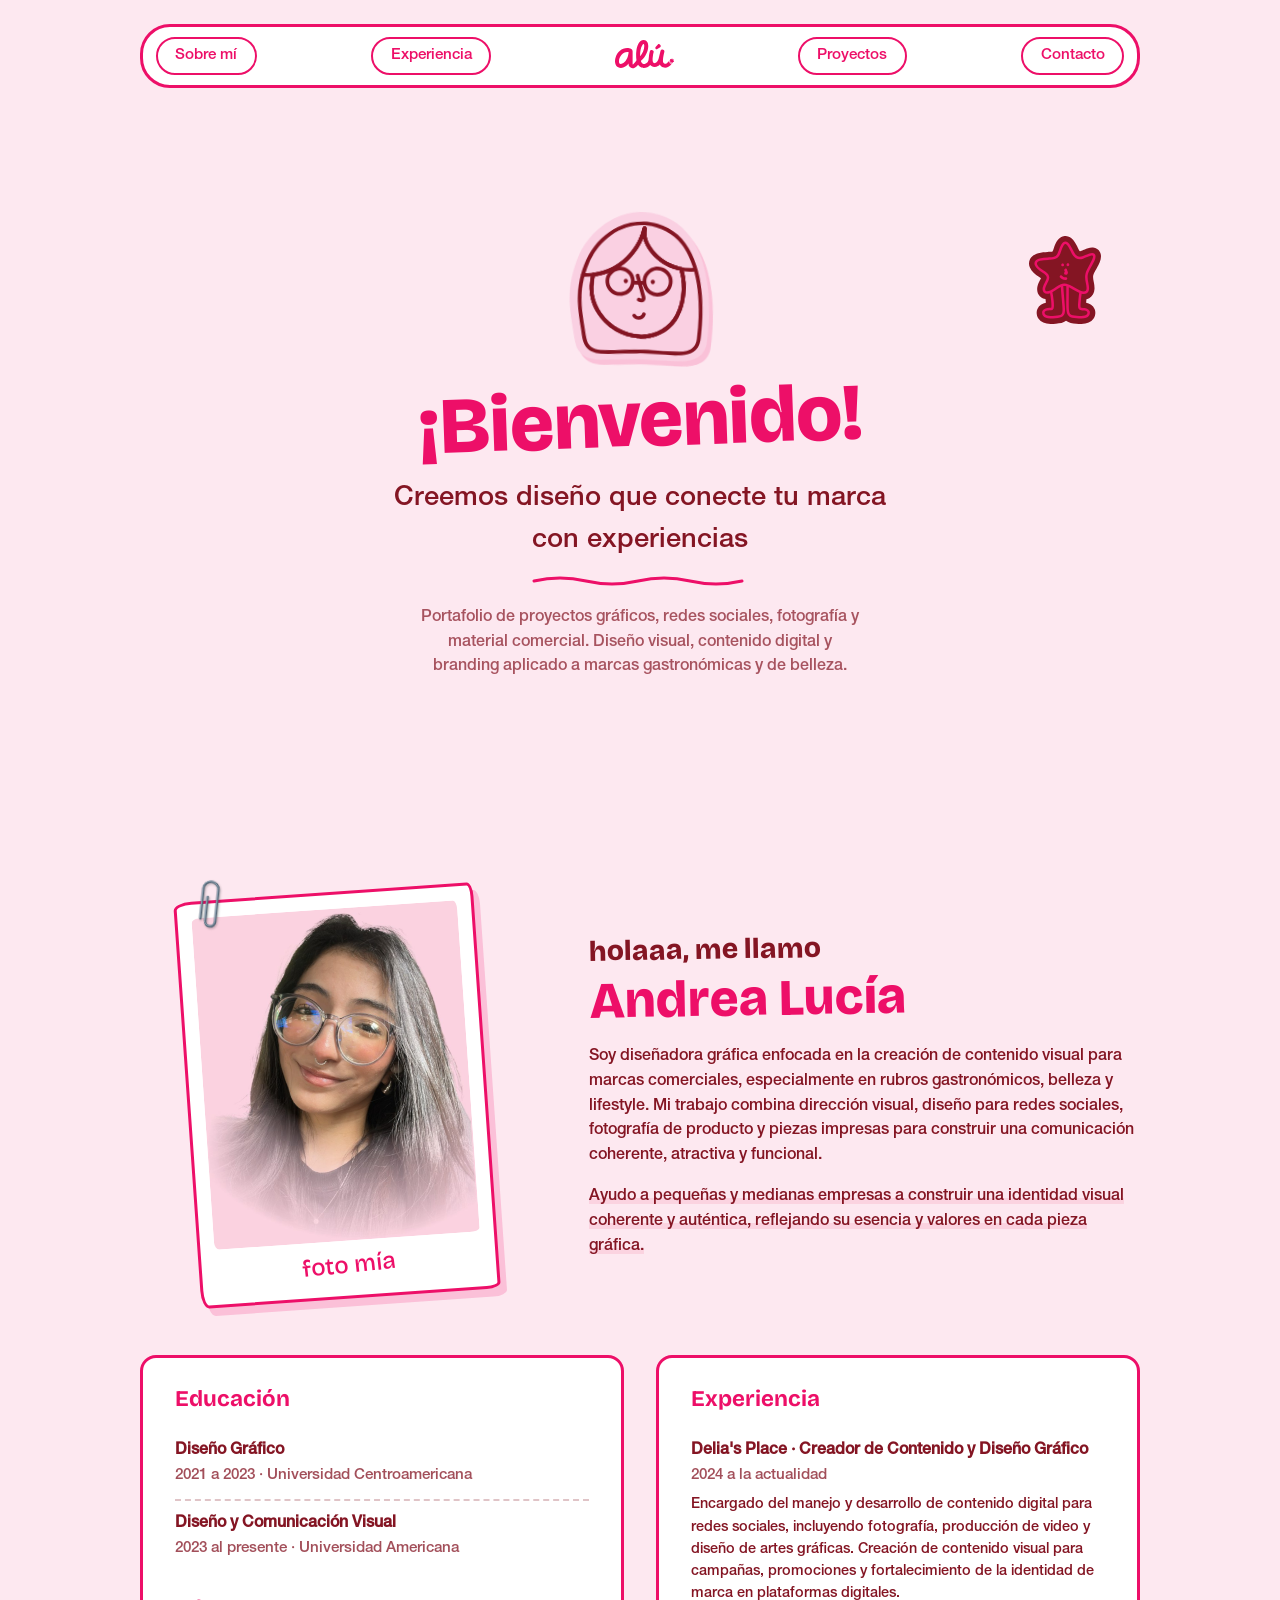
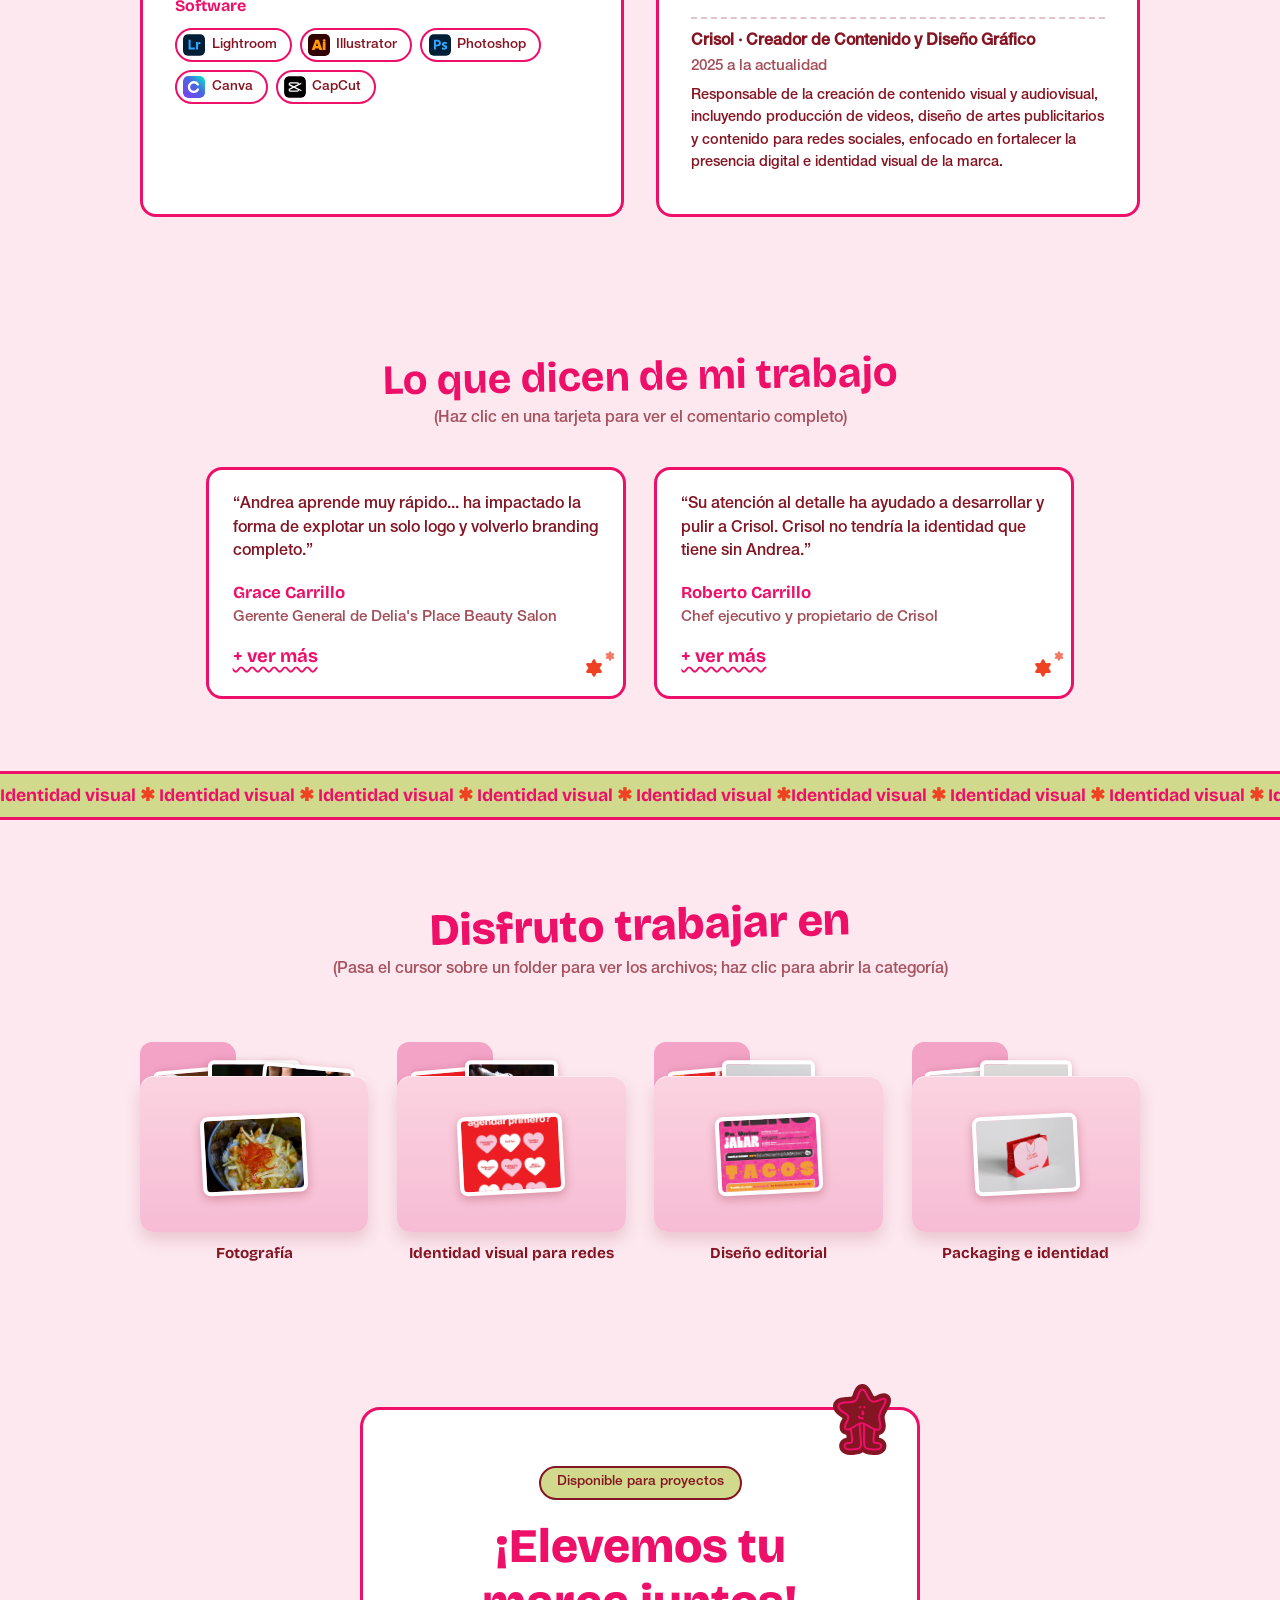
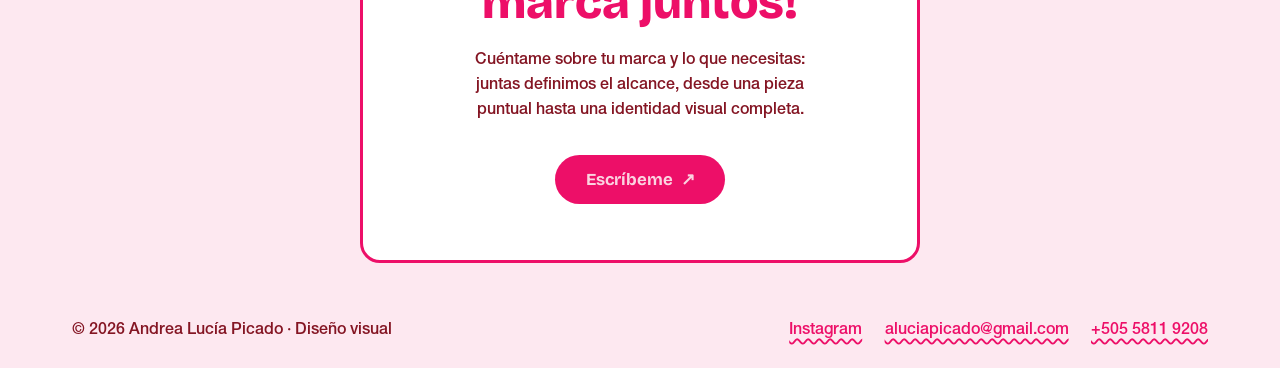
==== commit 6f597e6b: "Stake holder more changes" ====
--- a/index.html
+++ b/index.html
@@ -17,7 +17,7 @@
   <link rel="icon" href="assets/mascota-alu.svg" type="image/svg+xml">
   <link rel="preconnect" href="https://fonts.googleapis.com">
   <link rel="preconnect" href="https://fonts.gstatic.com" crossorigin>
-  <link href="https://fonts.googleapis.com/css2?family=Bricolage+Grotesque:opsz,wght@12..96,400..800&family=Caveat:wght@500;700&display=swap" rel="stylesheet">
+  <link href="https://fonts.googleapis.com/css2?family=Bricolage+Grotesque:opsz,wght@12..96,400..800&display=swap" rel="stylesheet">
   <link rel="stylesheet" href="styles.css">
 </head>
 <body>
--- a/styles.css
+++ b/styles.css
@@ -15,7 +15,6 @@
   /* fondo sólido: sustituir por el código exacto cuando Andrea lo mande */
   --bg: #FDE8F0;
   --paper: var(--bg);
-  --font-hand: "Caveat", cursive;
   --font-display: "Bricolage Grotesque", sans-serif;
   --font-body: "Helvetica Neue LT Pro", "Helvetica Neue", Helvetica, Arial, sans-serif;
 }
@@ -67,7 +66,7 @@
   flex-wrap: wrap;
   background: #fff;
   border: 3px solid var(--magenta);
-  border-radius: 18px;
+  border-radius: 30px;
   padding: 0.6rem 0.8rem;
 }
 
@@ -283,7 +282,7 @@
 }
 
 .polaroid figcaption {
-  font-family: var(--font-hand);
+  font-family: var(--font-display);
   font-size: 1.5rem;
   text-align: center;
   color: var(--magenta);
@@ -300,7 +299,7 @@
   border: 2px dashed var(--magenta);
   border-radius: 8px;
   color: var(--magenta);
-  font-family: var(--font-hand);
+  font-family: var(--font-display);
   font-size: 1.4rem;
 }
 
@@ -314,7 +313,7 @@
 
 .about-hello {
   display: block;
-  font-family: var(--font-hand);
+  font-family: var(--font-display);
   font-size: 0.55em;
   color: var(--maroon);
   margin-bottom: 0.2rem;
@@ -473,7 +472,7 @@
   content: "+ ver más";
   display: inline-block;
   margin-top: 0.8rem;
-  font-family: var(--font-hand);
+  font-family: var(--font-display);
   font-size: 1.15rem;
   font-weight: 700;
   color: var(--magenta);
@@ -783,10 +782,20 @@
 }
 
 @media (max-width: 640px) {
-  .nav { padding: 0.5rem 0.6rem; gap: 0.35rem; }
-  .nav a { font-size: 0.85rem; padding: 0.3rem 0.8rem; }
-  .nav a.nav-logo { padding: 0.15rem 0.4rem; }
-  .nav-logo img { height: 26px; }
+  /* Menú consistente en móvil: logo centrado arriba, 4 pastillas en 2x2 */
+  .nav {
+    padding: 0.7rem;
+    gap: 0.5rem;
+    border-radius: 26px;
+    justify-content: center;
+  }
+  .nav a.nav-logo { flex-basis: 100%; order: -1; padding: 0.15rem 0.4rem; }
+  .nav a:not(.nav-logo) {
+    flex: 1 1 42%;
+    font-size: 0.9rem;
+    padding: 0.4rem 0.6rem;
+  }
+  .nav-logo img { height: 28px; }
 
   .hero { min-height: auto; }
   .hero-content { padding: 2.5rem 1.25rem 3.5rem; }
@@ -803,8 +812,21 @@
   .edu, .exp { padding: 1.5rem 1.25rem; }
 
   .testimonials-section { padding: 3.5rem 1.25rem; }
+
+  /* Folders en móvil: rejilla 2x2 limpia, foto de portada al frente,
+     sin los papeles sueltos que se desbordaban */
   .projects { padding: 3.5rem 1.25rem; }
-  .folders-grid { gap: 2.5rem 1.5rem; padding-top: 1rem; }
+  .folders-grid { grid-template-columns: 1fr 1fr; gap: 1.75rem 1rem; padding-top: 0.5rem; }
+  .folder-art { height: 128px; }
+  .folder-tab { height: 38px; }
+  .folder-front { top: 24px; }
+  .folder-papers { display: none; }
+  .folder-cover {
+    width: 62%;
+    top: 48%;
+    transform: translate(-50%, -20%) rotate(-3deg);
+  }
+  .folder-label { font-size: 0.82rem; margin-top: 0.5rem; }
 
   .cta { padding: 3rem 1.25rem 0; }
   .cta-card { padding: 2.5rem 1.5rem; }
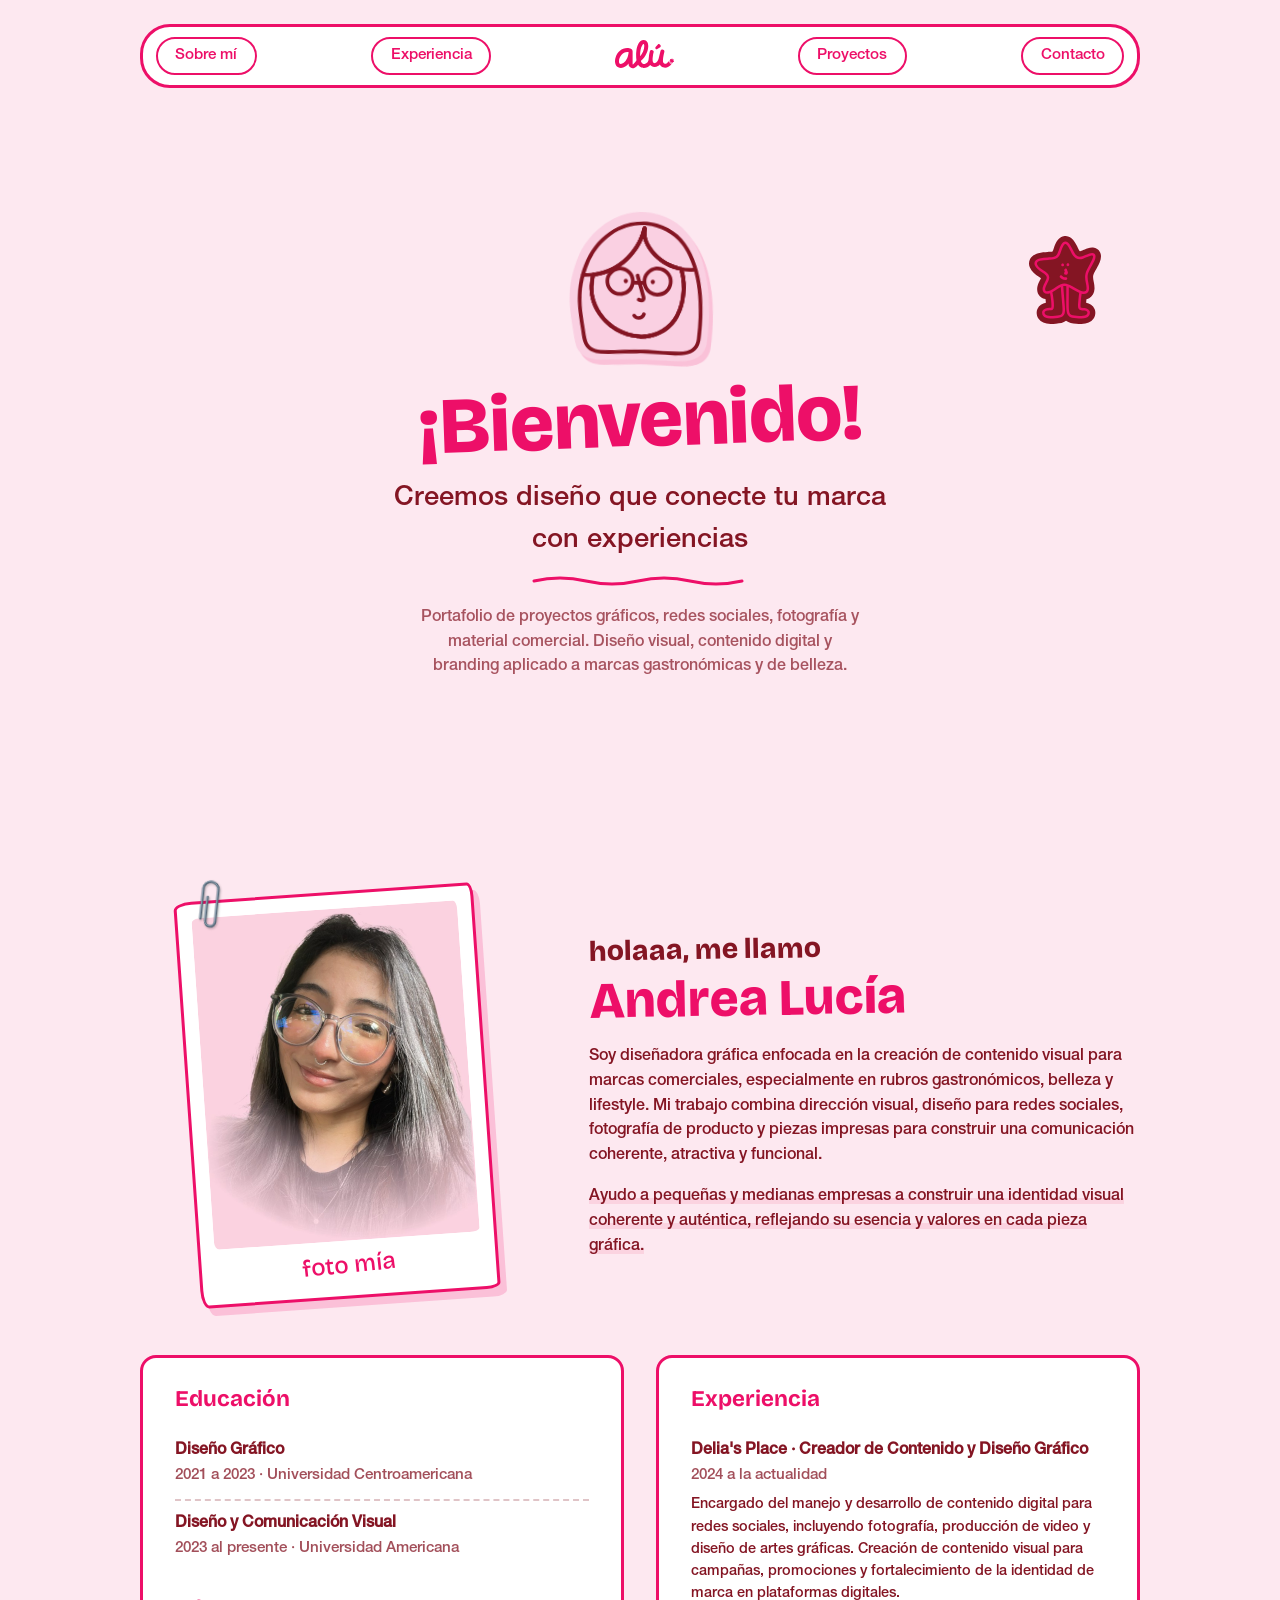
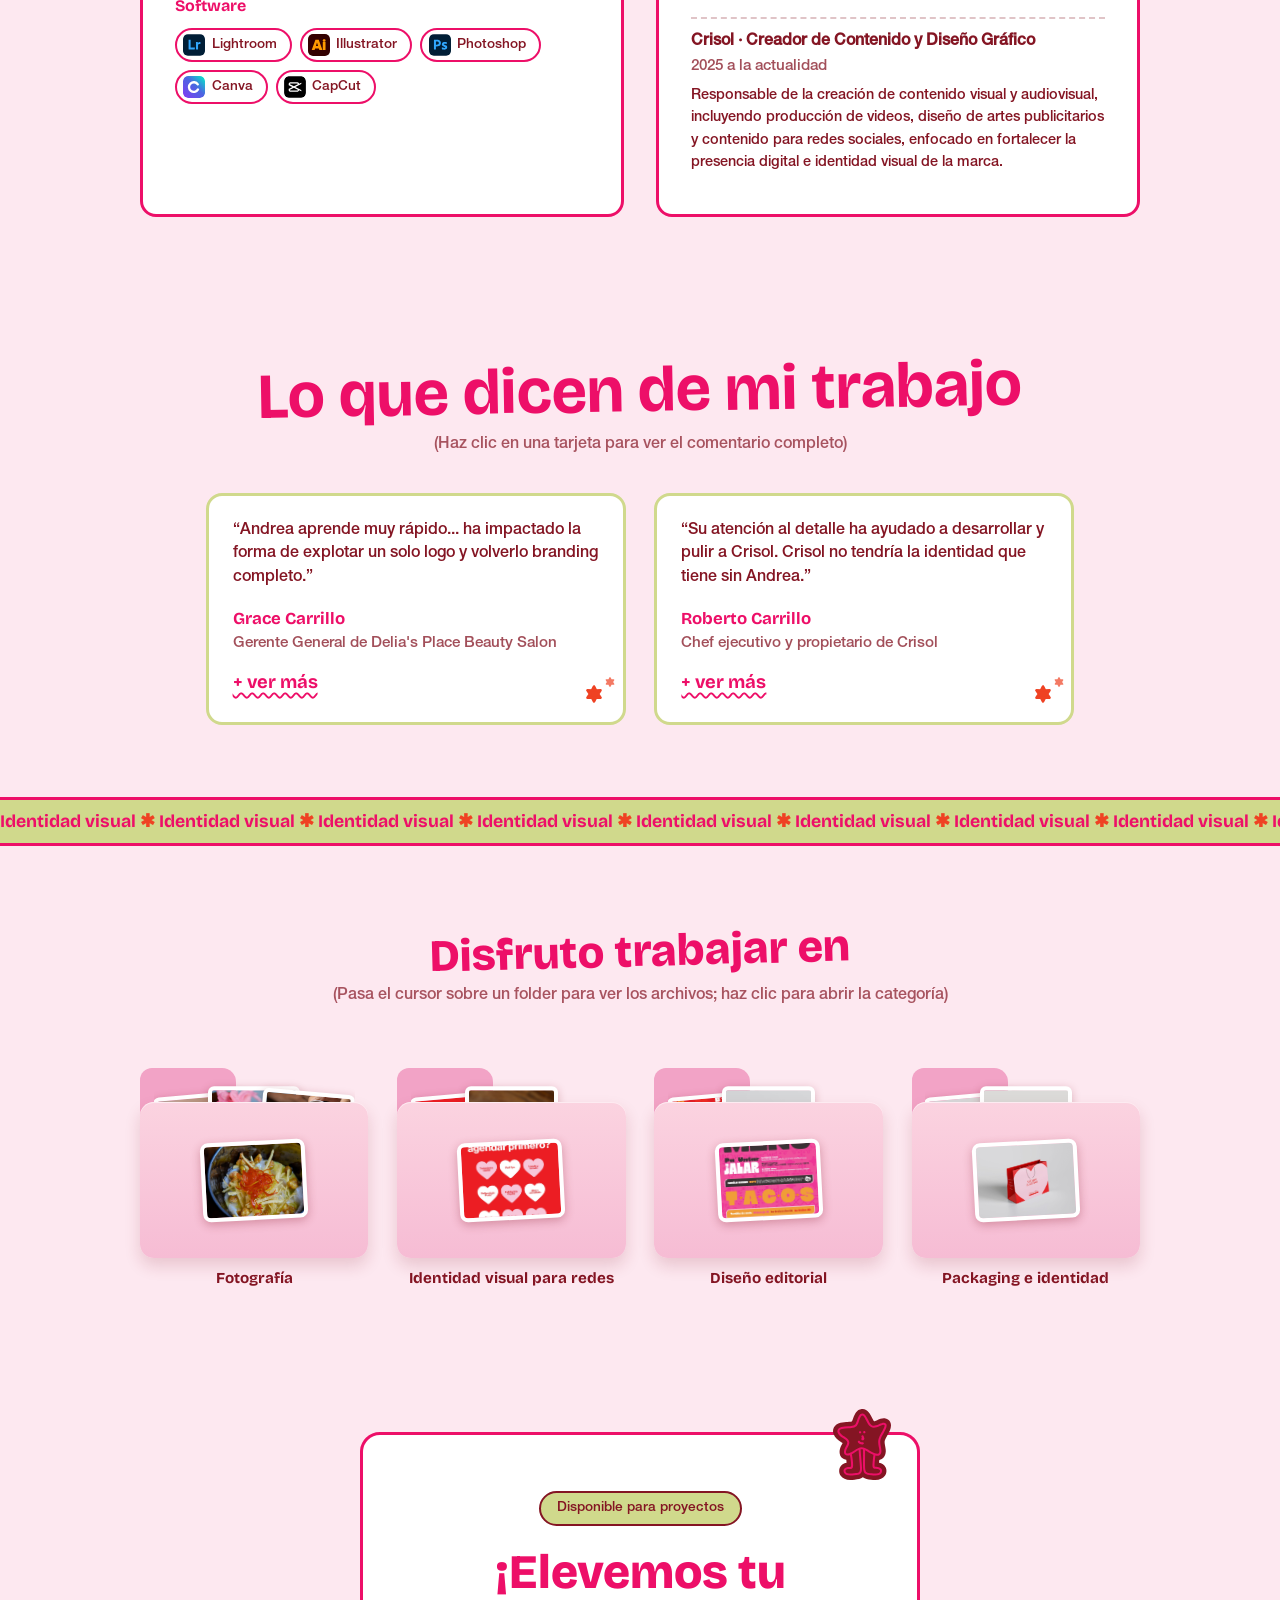
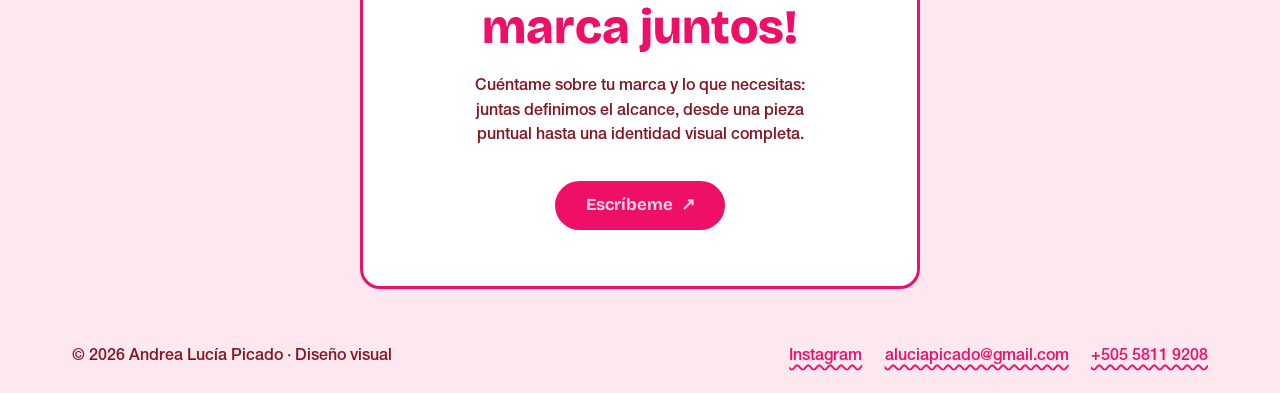
==== commit ab905d15: "STAKE HOLDER MORE REQUIREMENTS" ====
--- a/index.html
+++ b/index.html
@@ -174,8 +174,8 @@
   <!-- Marquee -->
   <div class="marquee" aria-hidden="true">
     <div class="marquee-track">
-      <span>Identidad visual <i>✱</i> Identidad visual <i>✱</i> Identidad visual <i>✱</i> Identidad visual <i>✱</i> Identidad visual <i>✱</i> </span>
-      <span>Identidad visual <i>✱</i> Identidad visual <i>✱</i> Identidad visual <i>✱</i> Identidad visual <i>✱</i> Identidad visual <i>✱</i> </span>
+      <span>Identidad visual <i>✱</i> Identidad visual <i>✱</i> Identidad visual <i>✱</i> Identidad visual <i>✱</i> Identidad visual <i>✱</i> Identidad visual <i>✱</i> Identidad visual <i>✱</i> Identidad visual <i>✱</i> Identidad visual <i>✱</i> Identidad visual <i>✱</i> Identidad visual <i>✱</i> Identidad visual <i>✱</i> Identidad visual <i>✱</i> Identidad visual <i>✱</i> </span>
+      <span>Identidad visual <i>✱</i> Identidad visual <i>✱</i> Identidad visual <i>✱</i> Identidad visual <i>✱</i> Identidad visual <i>✱</i> Identidad visual <i>✱</i> Identidad visual <i>✱</i> Identidad visual <i>✱</i> Identidad visual <i>✱</i> Identidad visual <i>✱</i> Identidad visual <i>✱</i> Identidad visual <i>✱</i> Identidad visual <i>✱</i> Identidad visual <i>✱</i> </span>
     </div>
   </div>
 
--- a/styles.css
+++ b/styles.css
@@ -405,7 +405,7 @@
 .testimonials-section { padding: 4.5rem 2rem; }
 
 .testimonials-section h2 {
-  font-size: clamp(1.9rem, 4vw, 2.6rem);
+  font-size: clamp(2.6rem, 6vw, 4rem);
   color: var(--magenta);
   text-align: center;
   transform: rotate(-1deg);
@@ -423,7 +423,7 @@
 
 .testimonial-card {
   background: #fff;
-  border: 3px solid var(--magenta);
+  border: 3px solid var(--lime);
   border-radius: 16px;
   overflow: hidden;
   transition: transform 0.25s ease, box-shadow 0.25s ease;
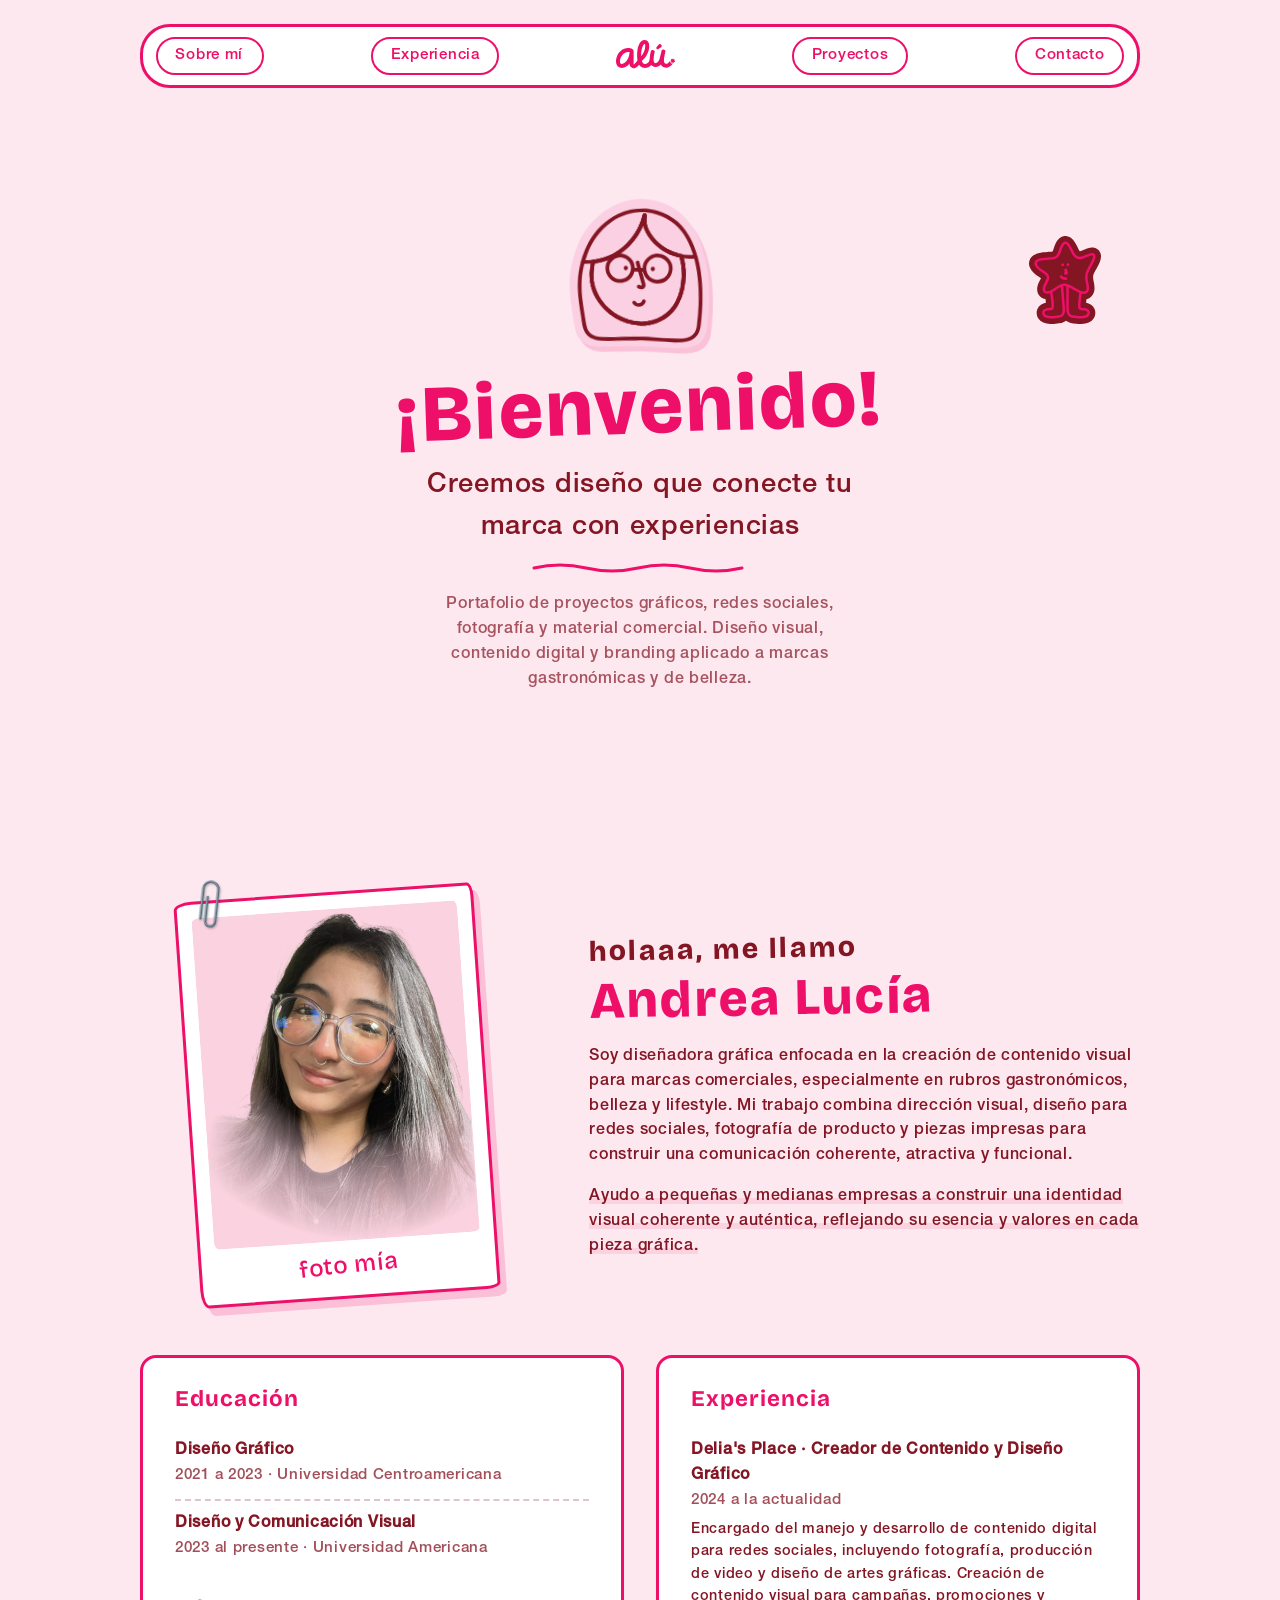
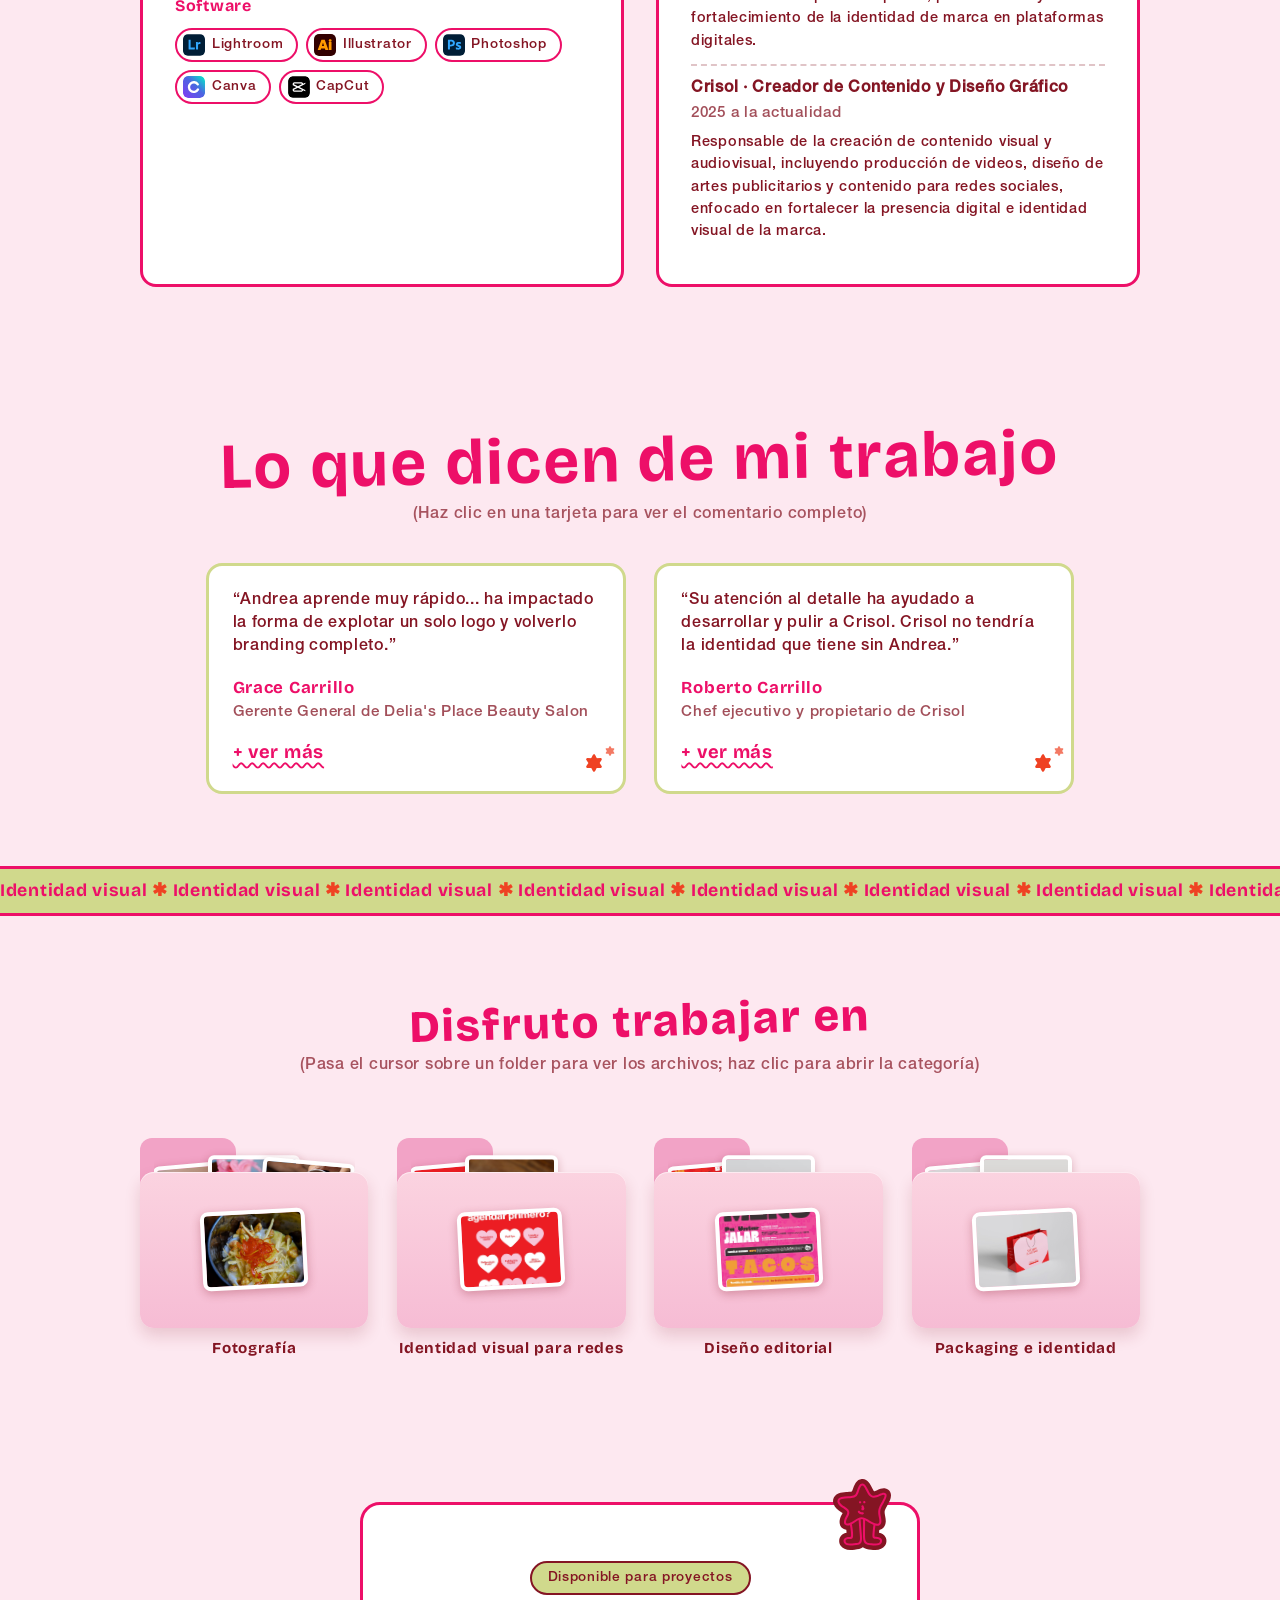
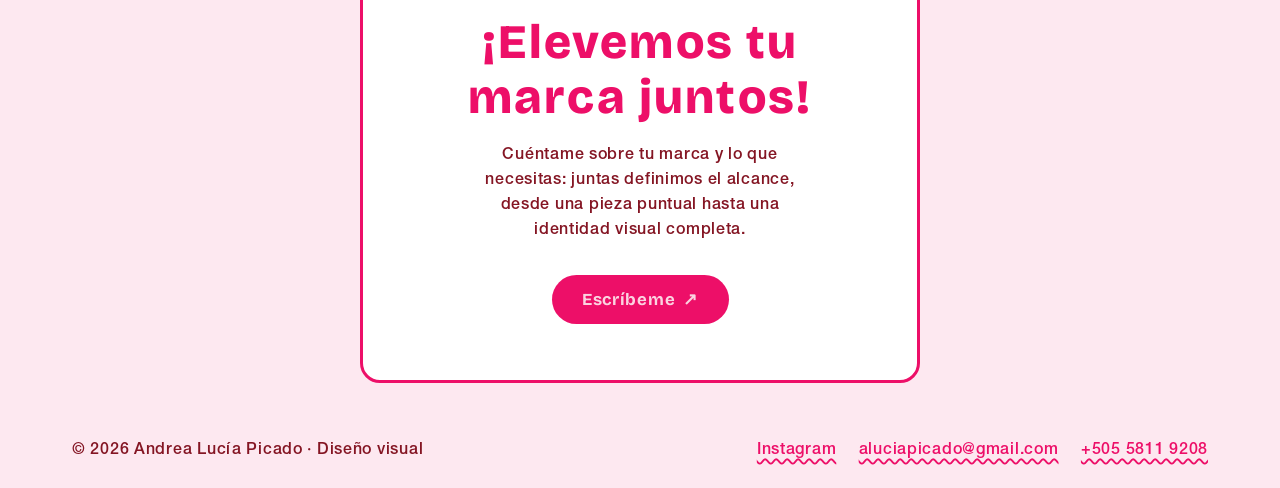
==== commit 5c333359: "fix big?" ====
--- a/index.html
+++ b/index.html
@@ -18,7 +18,7 @@
   <link rel="preconnect" href="https://fonts.googleapis.com">
   <link rel="preconnect" href="https://fonts.gstatic.com" crossorigin>
   <link href="https://fonts.googleapis.com/css2?family=Bricolage+Grotesque:opsz,wght@12..96,400..800&display=swap" rel="stylesheet">
-  <link rel="stylesheet" href="styles.css">
+  <link rel="stylesheet" href="styles.css?v=3">
 </head>
 <body>
 
@@ -258,6 +258,6 @@
     </footer>
   </section>
 
-  <script src="script.js"></script>
+  <script src="script.js?v=3"></script>
 </body>
 </html>
--- a/styles.css
+++ b/styles.css
@@ -1,7 +1,9 @@
 /* Paleta del boceto PDF + papel de cuaderno */
 @font-face {
   font-family: "Helvetica Neue LT Pro";
-  src: url("assets/fonts/HelveticaNeueLTProMd.otf") format("opentype");
+  src: url("assets/fonts/HelveticaNeueLTProMd.woff2?v=3") format("woff2"),
+       url("assets/fonts/HelveticaNeueLTProMd.woff?v=3") format("woff"),
+       url("assets/fonts/HelveticaNeueLTProMd.otf?v=3") format("opentype");
   font-weight: 500;
   font-display: swap;
 }
@@ -28,11 +30,14 @@
   font-weight: 500;
   font-size: 1rem;
   line-height: 1.55;
+  /* separación entre letras: da aire y evita que los acentos y la eñe se
+     encimen con la letra de al lado en cualquier navegador (Windows/Chrome) */
+  letter-spacing: 0.045em;
   color: var(--maroon);
   background: var(--bg);
 }
 
-h1, h2, h3 { font-family: var(--font-display); line-height: 1.15; }
+h1, h2, h3 { font-family: var(--font-display); line-height: 1.15; letter-spacing: 0.045em; }
 
 img { max-width: 100%; display: block; }
 
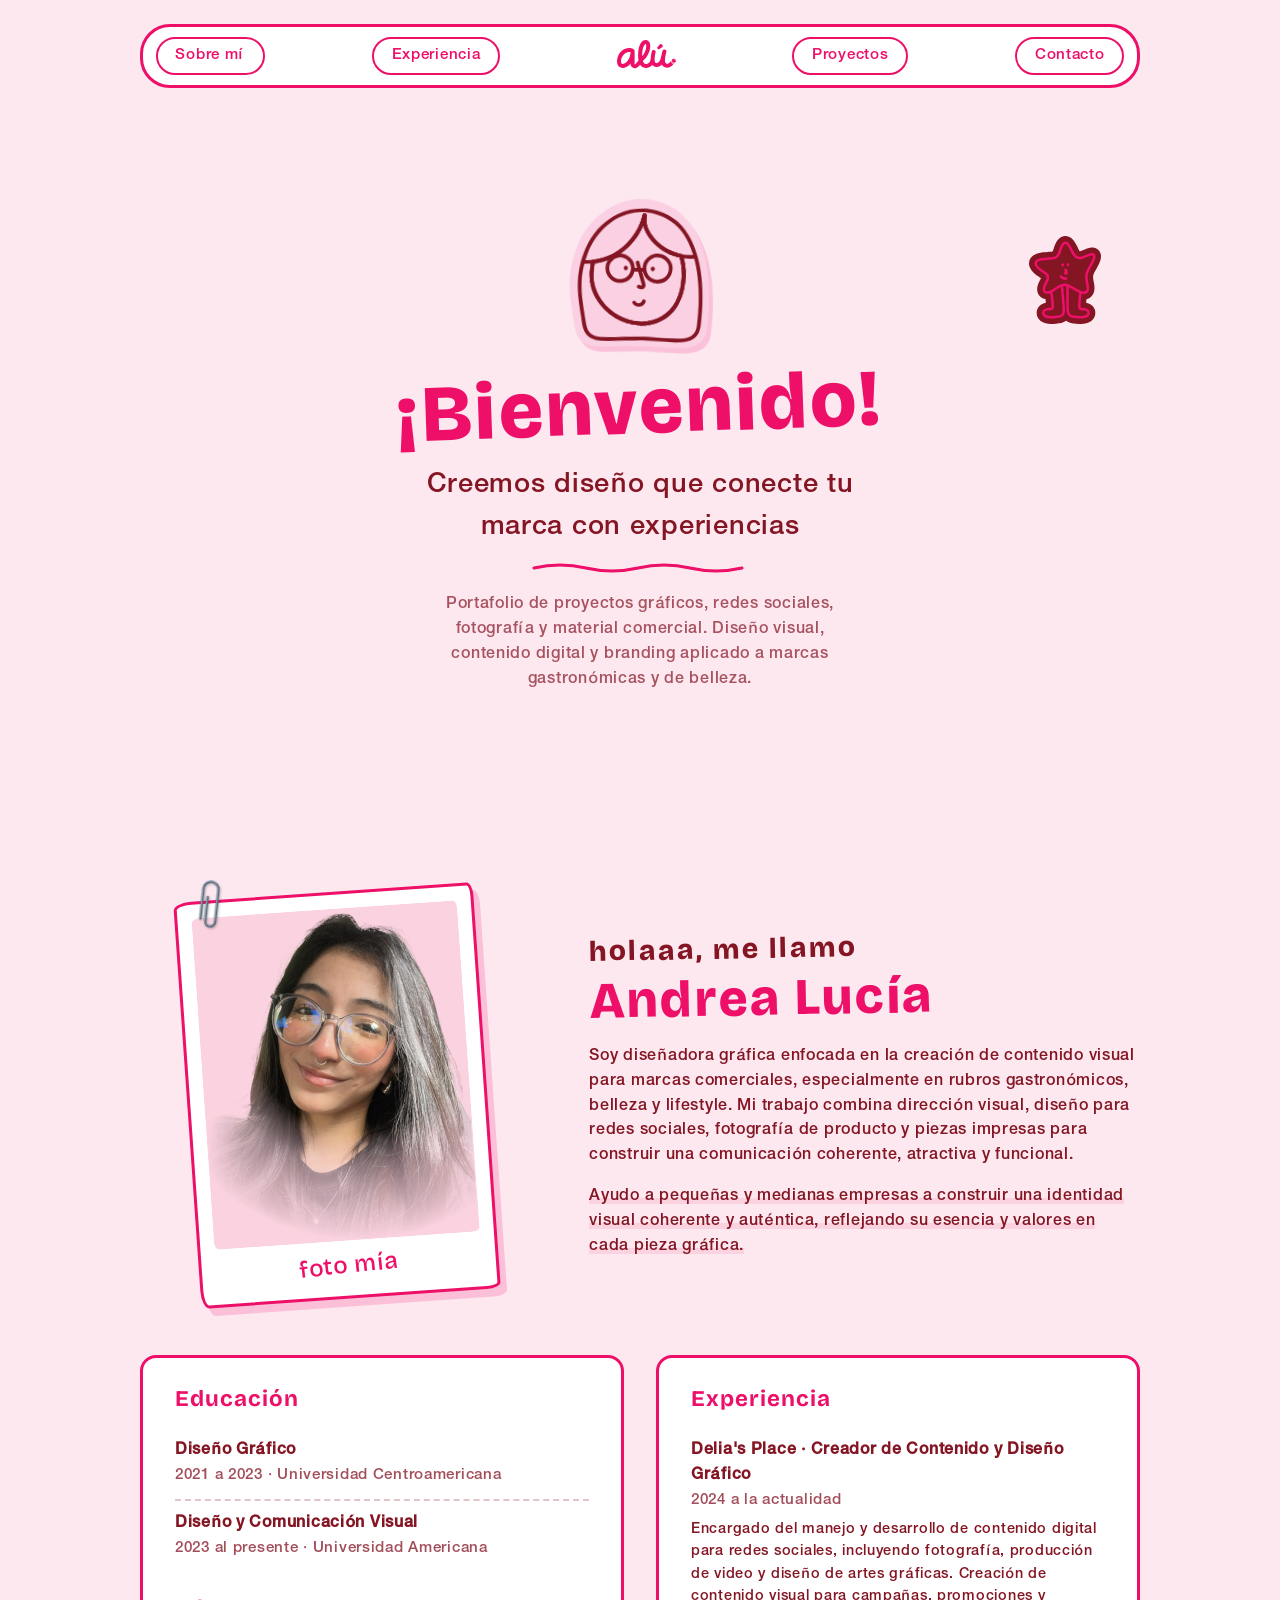
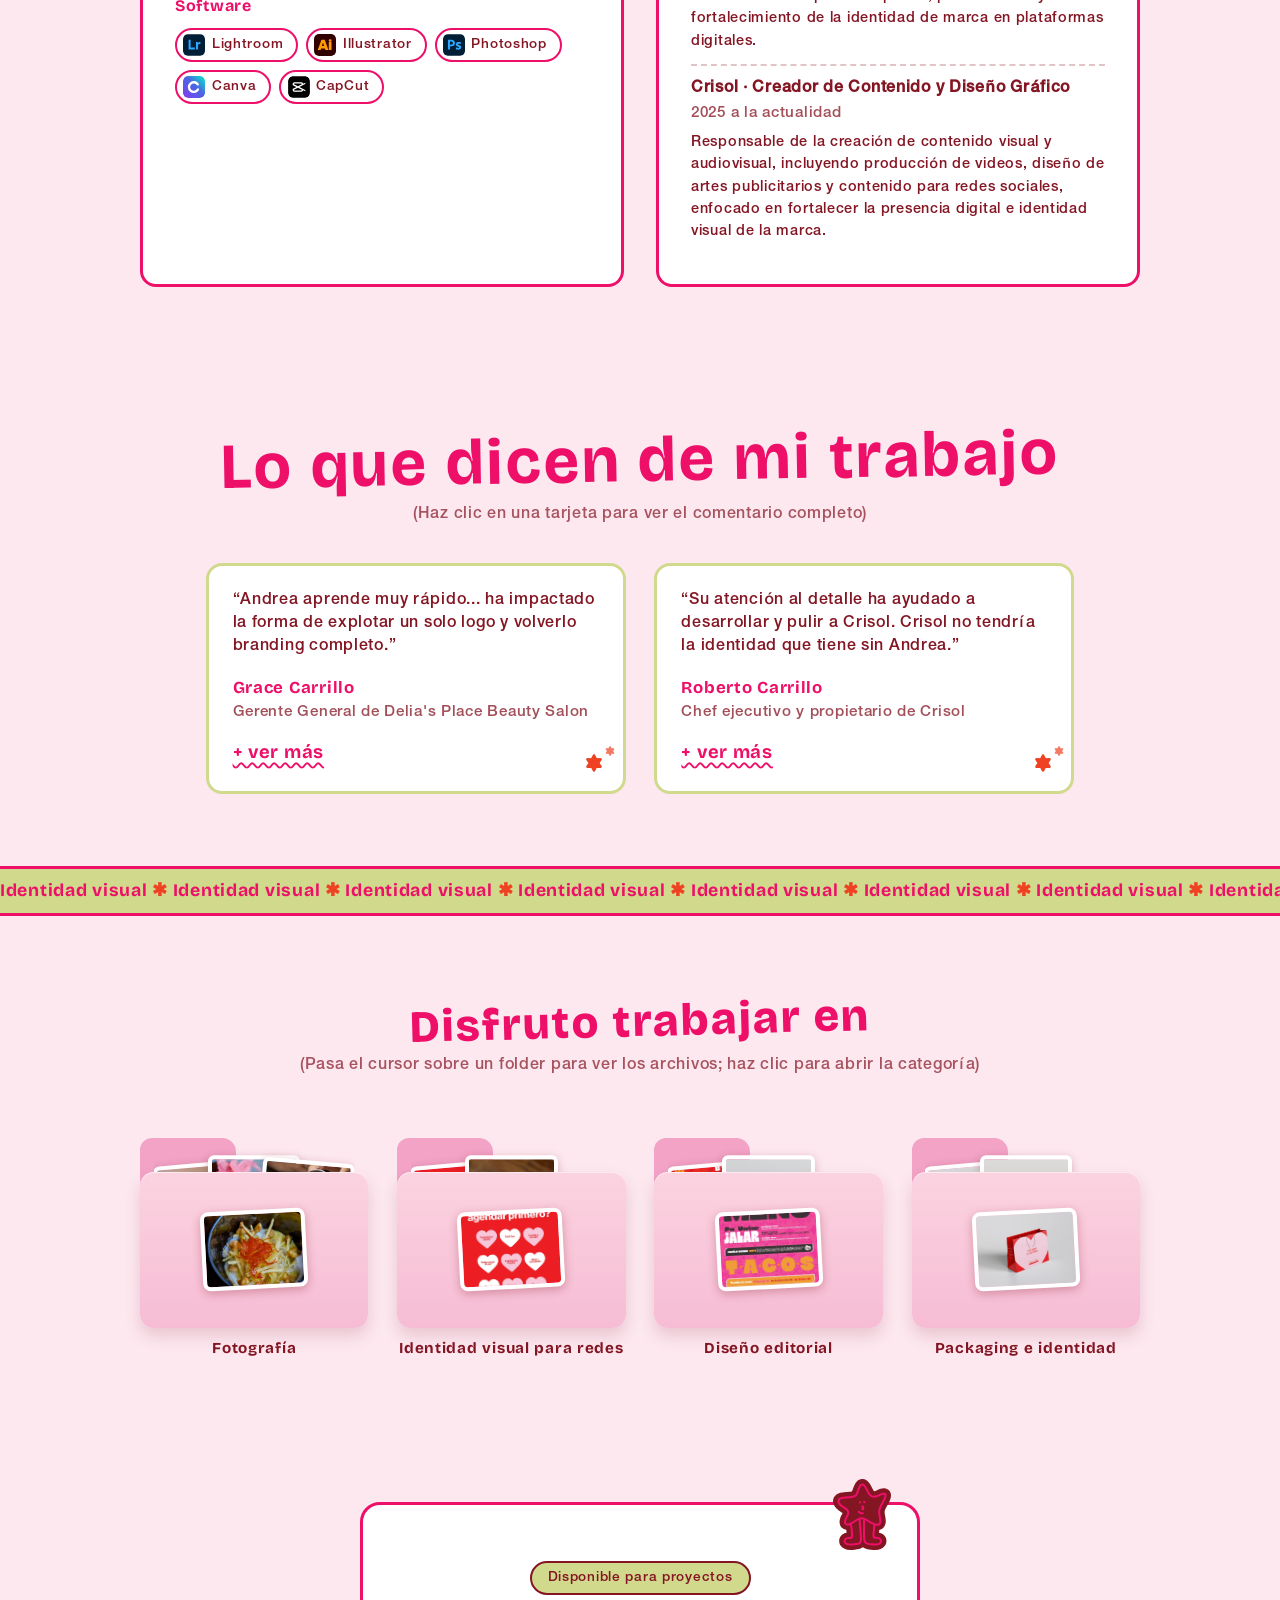
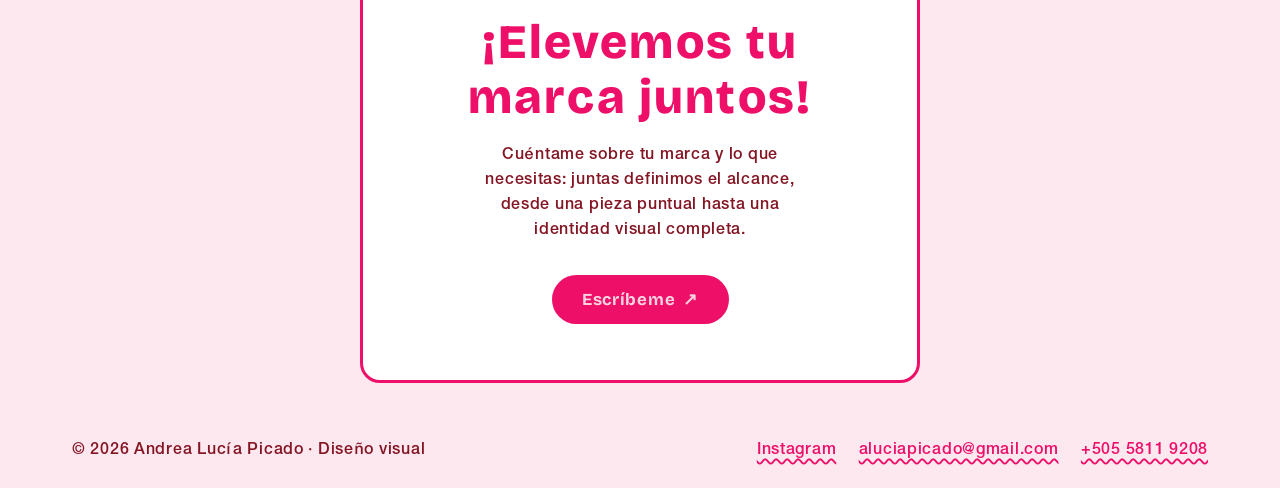
==== commit 8fce38b4: "fixing ti;des" ====
--- a/index.html
+++ b/index.html
@@ -18,7 +18,7 @@
   <link rel="preconnect" href="https://fonts.googleapis.com">
   <link rel="preconnect" href="https://fonts.gstatic.com" crossorigin>
   <link href="https://fonts.googleapis.com/css2?family=Bricolage+Grotesque:opsz,wght@12..96,400..800&display=swap" rel="stylesheet">
-  <link rel="stylesheet" href="styles.css?v=3">
+  <link rel="stylesheet" href="styles.css?v=4">
 </head>
 <body>
 
@@ -258,6 +258,6 @@
     </footer>
   </section>
 
-  <script src="script.js?v=3"></script>
+  <script src="script.js?v=4"></script>
 </body>
 </html>
--- a/styles.css
+++ b/styles.css
@@ -1,9 +1,9 @@
 /* Paleta del boceto PDF + papel de cuaderno */
 @font-face {
   font-family: "Helvetica Neue LT Pro";
-  src: url("assets/fonts/HelveticaNeueLTProMd.woff2?v=3") format("woff2"),
-       url("assets/fonts/HelveticaNeueLTProMd.woff?v=3") format("woff"),
-       url("assets/fonts/HelveticaNeueLTProMd.otf?v=3") format("opentype");
+  src: url("assets/fonts/HelveticaNeueLTProMd.woff2?v=4") format("woff2"),
+       url("assets/fonts/HelveticaNeueLTProMd.woff?v=4") format("woff"),
+       url("assets/fonts/HelveticaNeueLTProMd.otf?v=4") format("opentype");
   font-weight: 500;
   font-display: swap;
 }
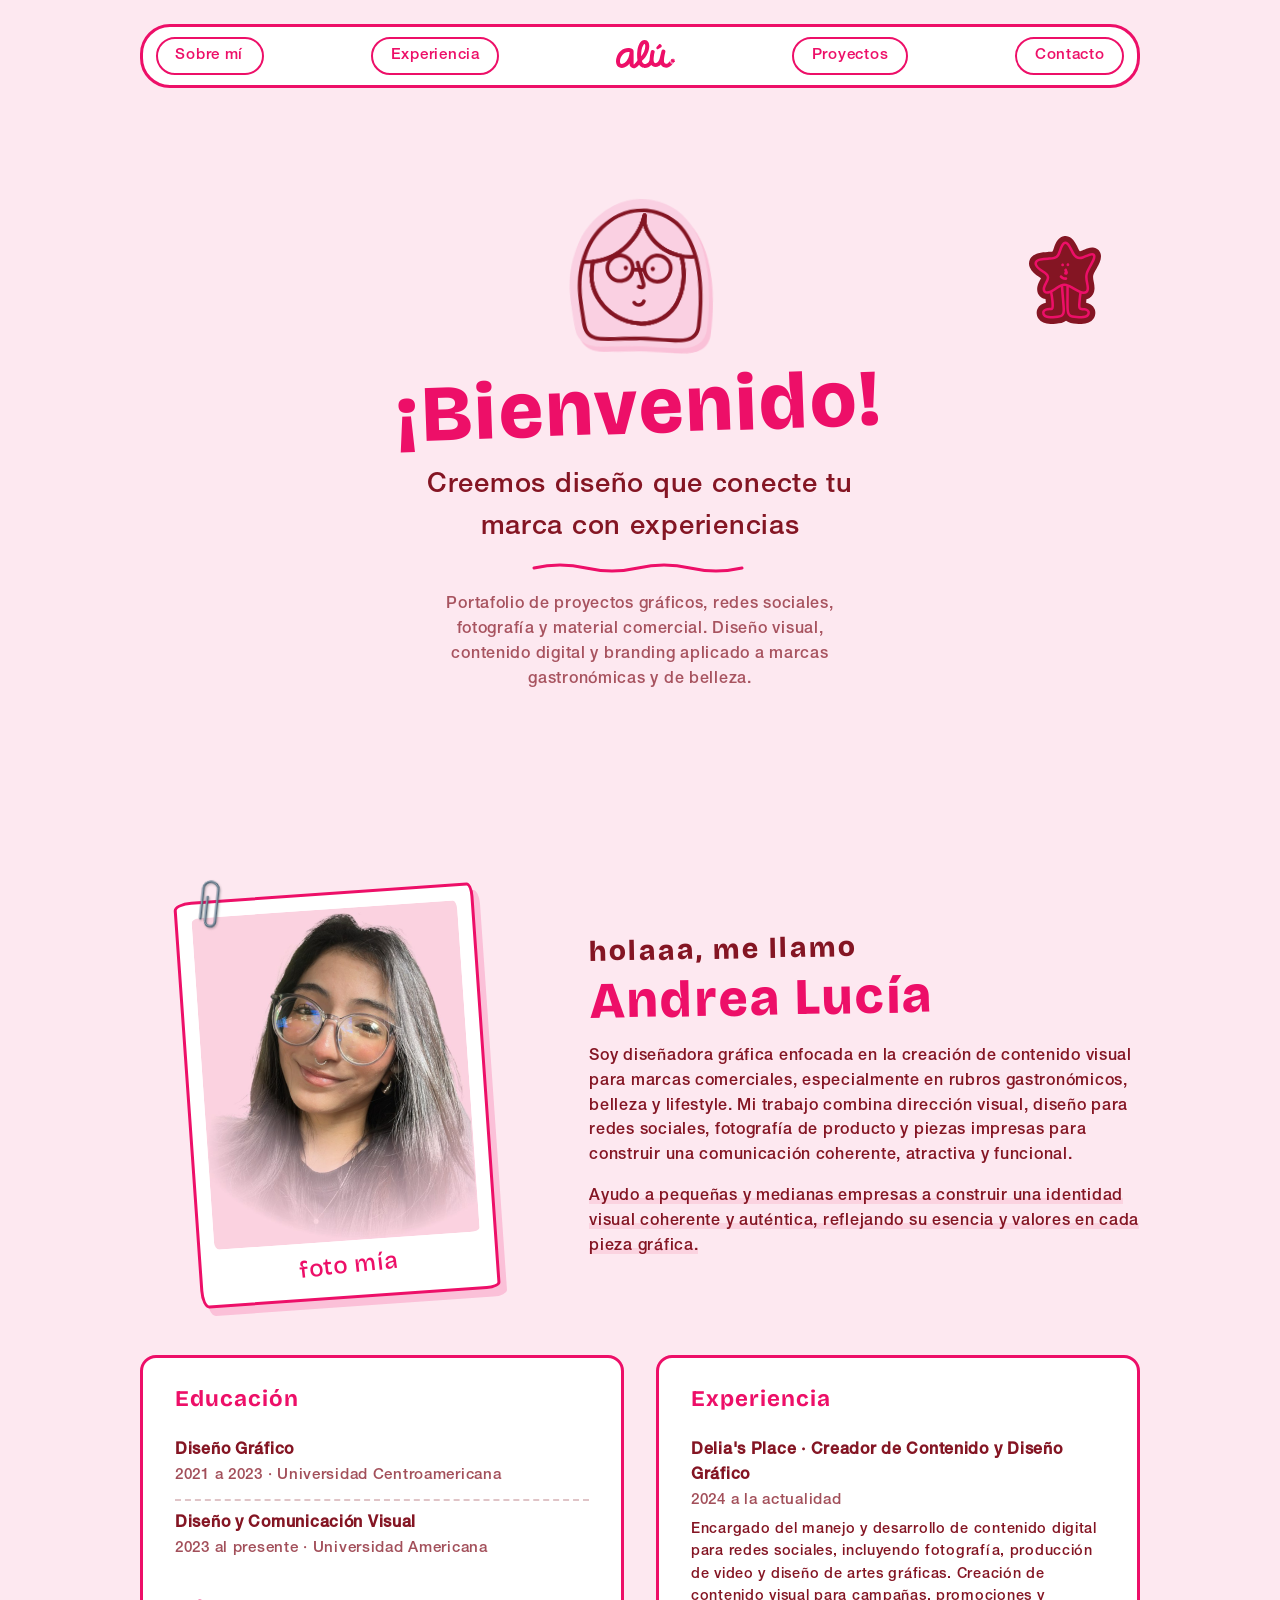
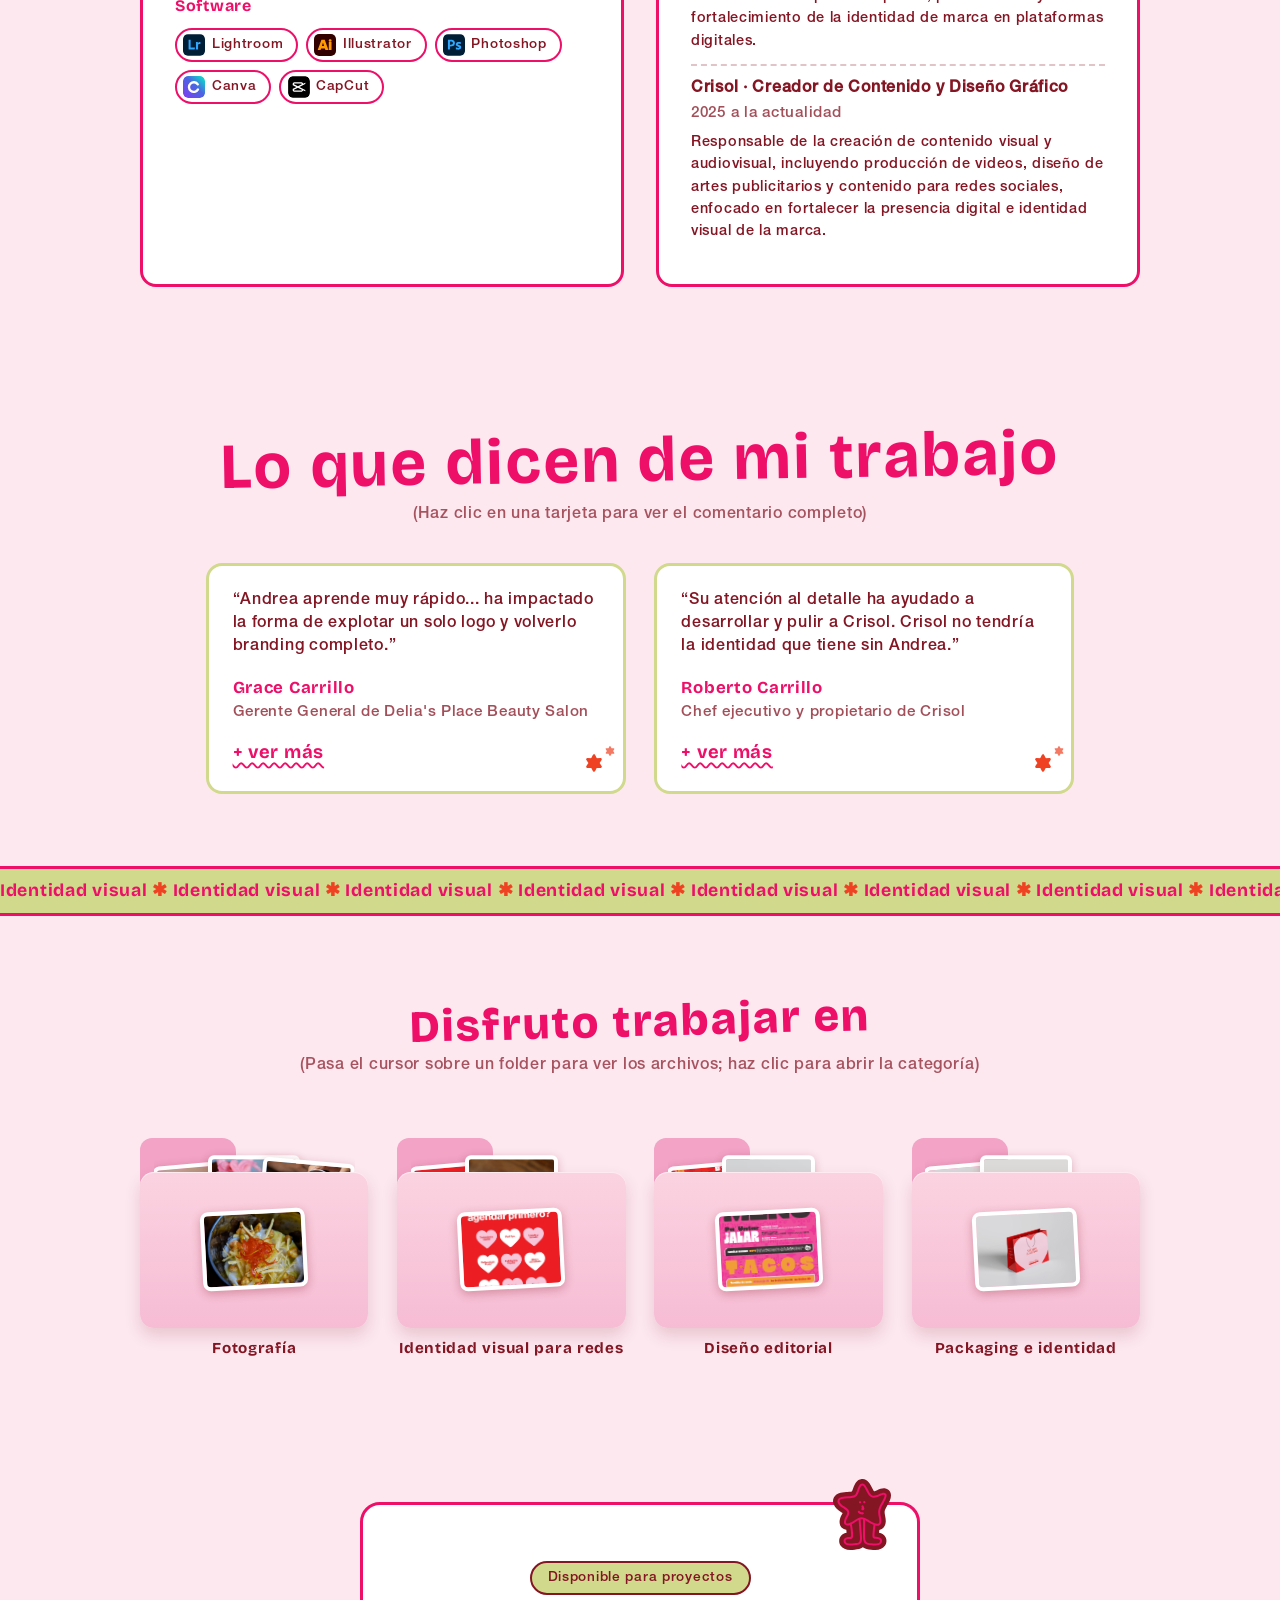
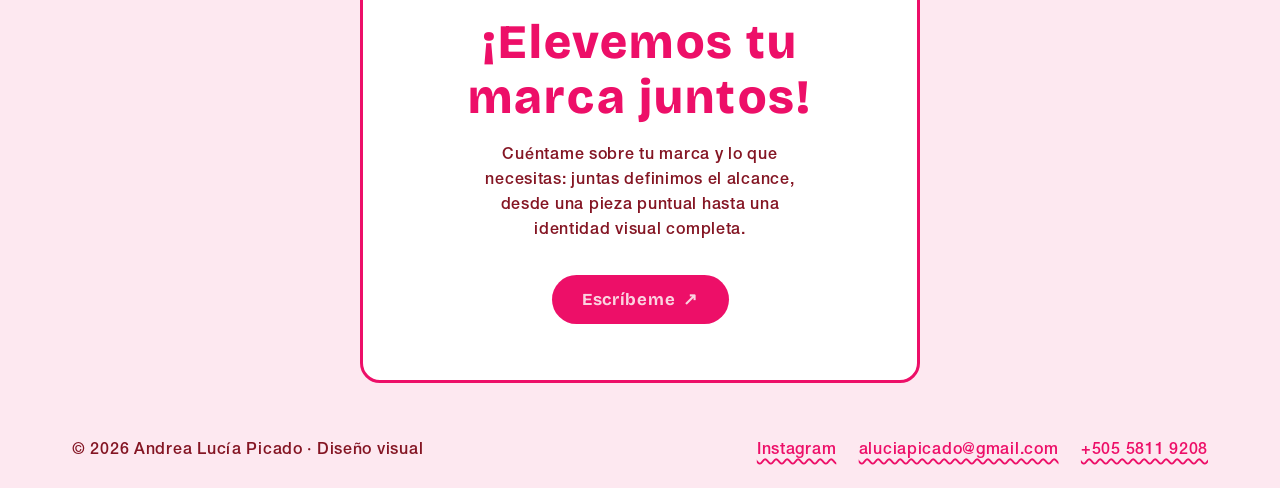
==== commit 8690418a: "fixing ti;des" ====
--- a/index.html
+++ b/index.html
@@ -18,7 +18,7 @@
   <link rel="preconnect" href="https://fonts.googleapis.com">
   <link rel="preconnect" href="https://fonts.gstatic.com" crossorigin>
   <link href="https://fonts.googleapis.com/css2?family=Bricolage+Grotesque:opsz,wght@12..96,400..800&display=swap" rel="stylesheet">
-  <link rel="stylesheet" href="styles.css?v=4">
+  <link rel="stylesheet" href="styles.css?v=5">
 </head>
 <body>
 
@@ -258,6 +258,6 @@
     </footer>
   </section>
 
-  <script src="script.js?v=4"></script>
+  <script src="script.js?v=5"></script>
 </body>
 </html>
--- a/styles.css
+++ b/styles.css
@@ -1,9 +1,9 @@
 /* Paleta del boceto PDF + papel de cuaderno */
 @font-face {
   font-family: "Helvetica Neue LT Pro";
-  src: url("assets/fonts/HelveticaNeueLTProMd.woff2?v=4") format("woff2"),
-       url("assets/fonts/HelveticaNeueLTProMd.woff?v=4") format("woff"),
-       url("assets/fonts/HelveticaNeueLTProMd.otf?v=4") format("opentype");
+  src: url("assets/fonts/HelveticaNeueLTProMd.woff2?v=5") format("woff2"),
+       url("assets/fonts/HelveticaNeueLTProMd.woff?v=5") format("woff"),
+       url("assets/fonts/HelveticaNeueLTProMd.otf?v=5") format("opentype");
   font-weight: 500;
   font-display: swap;
 }
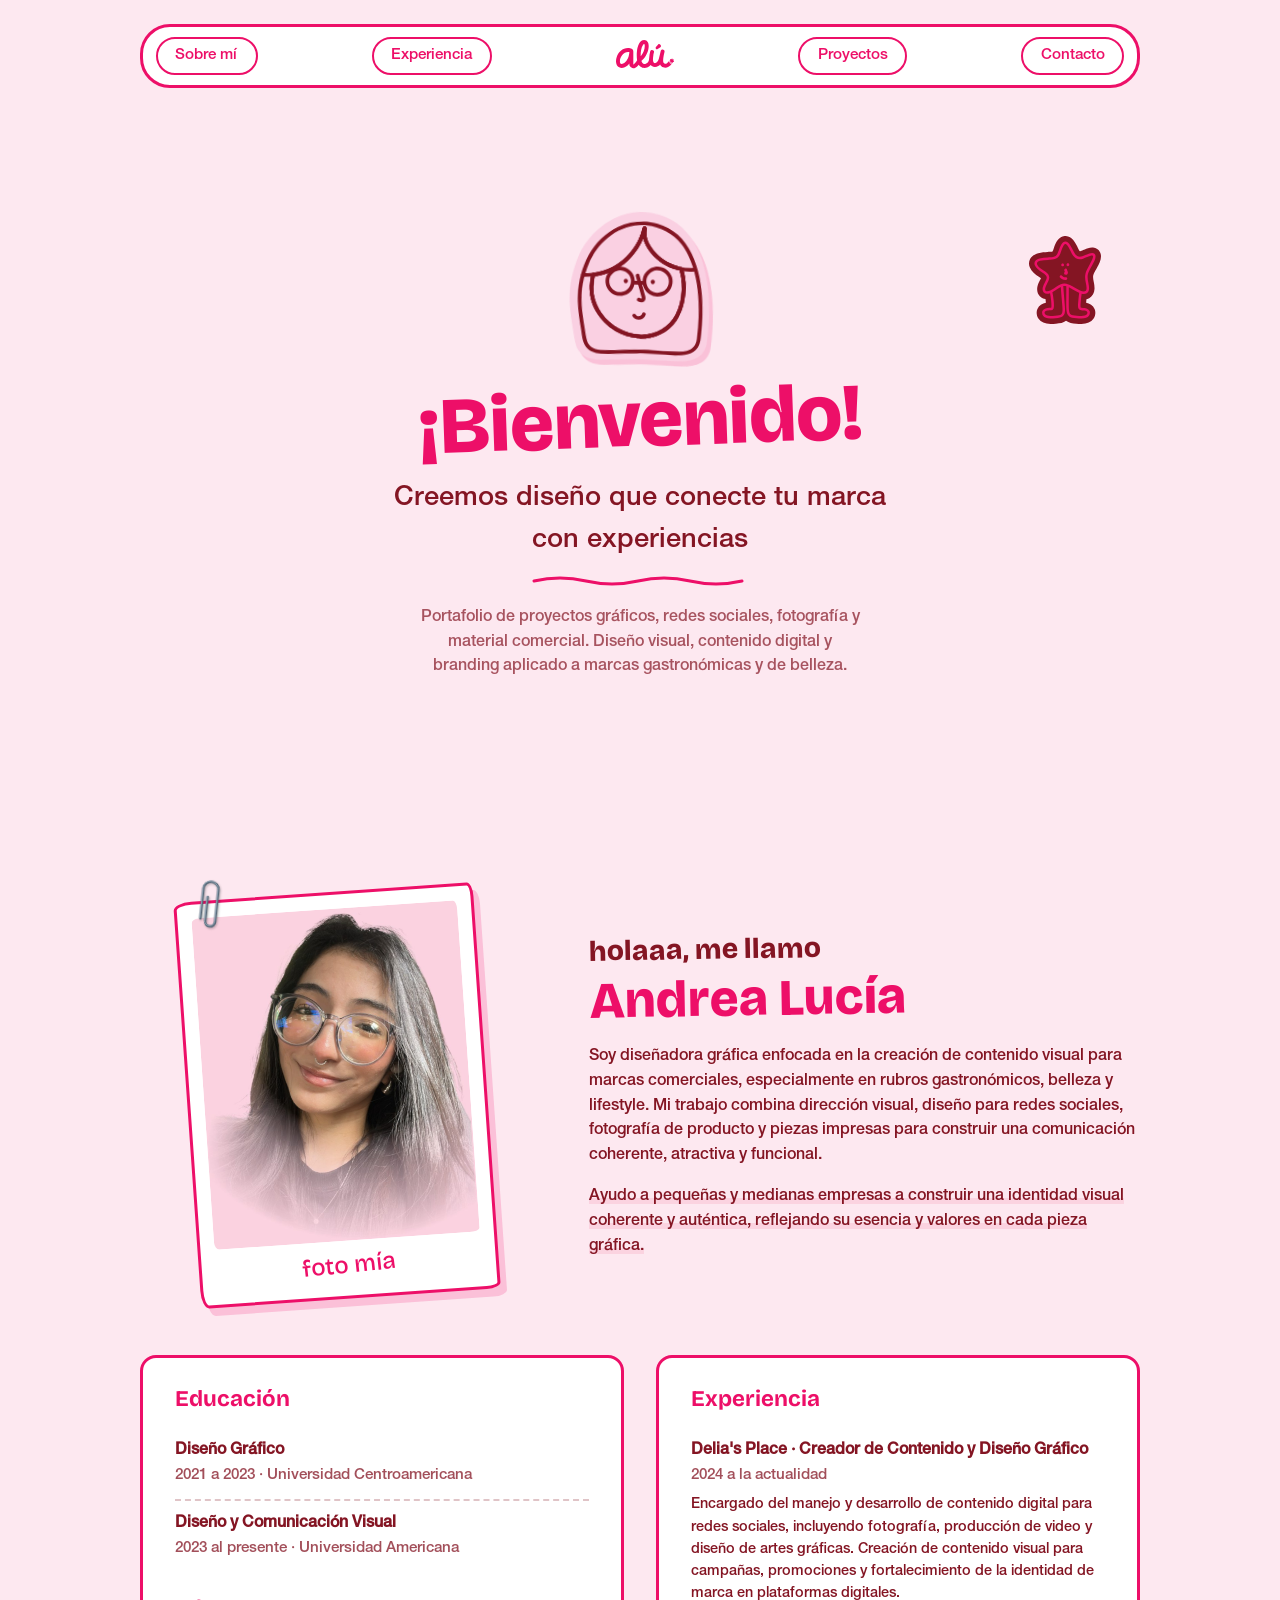
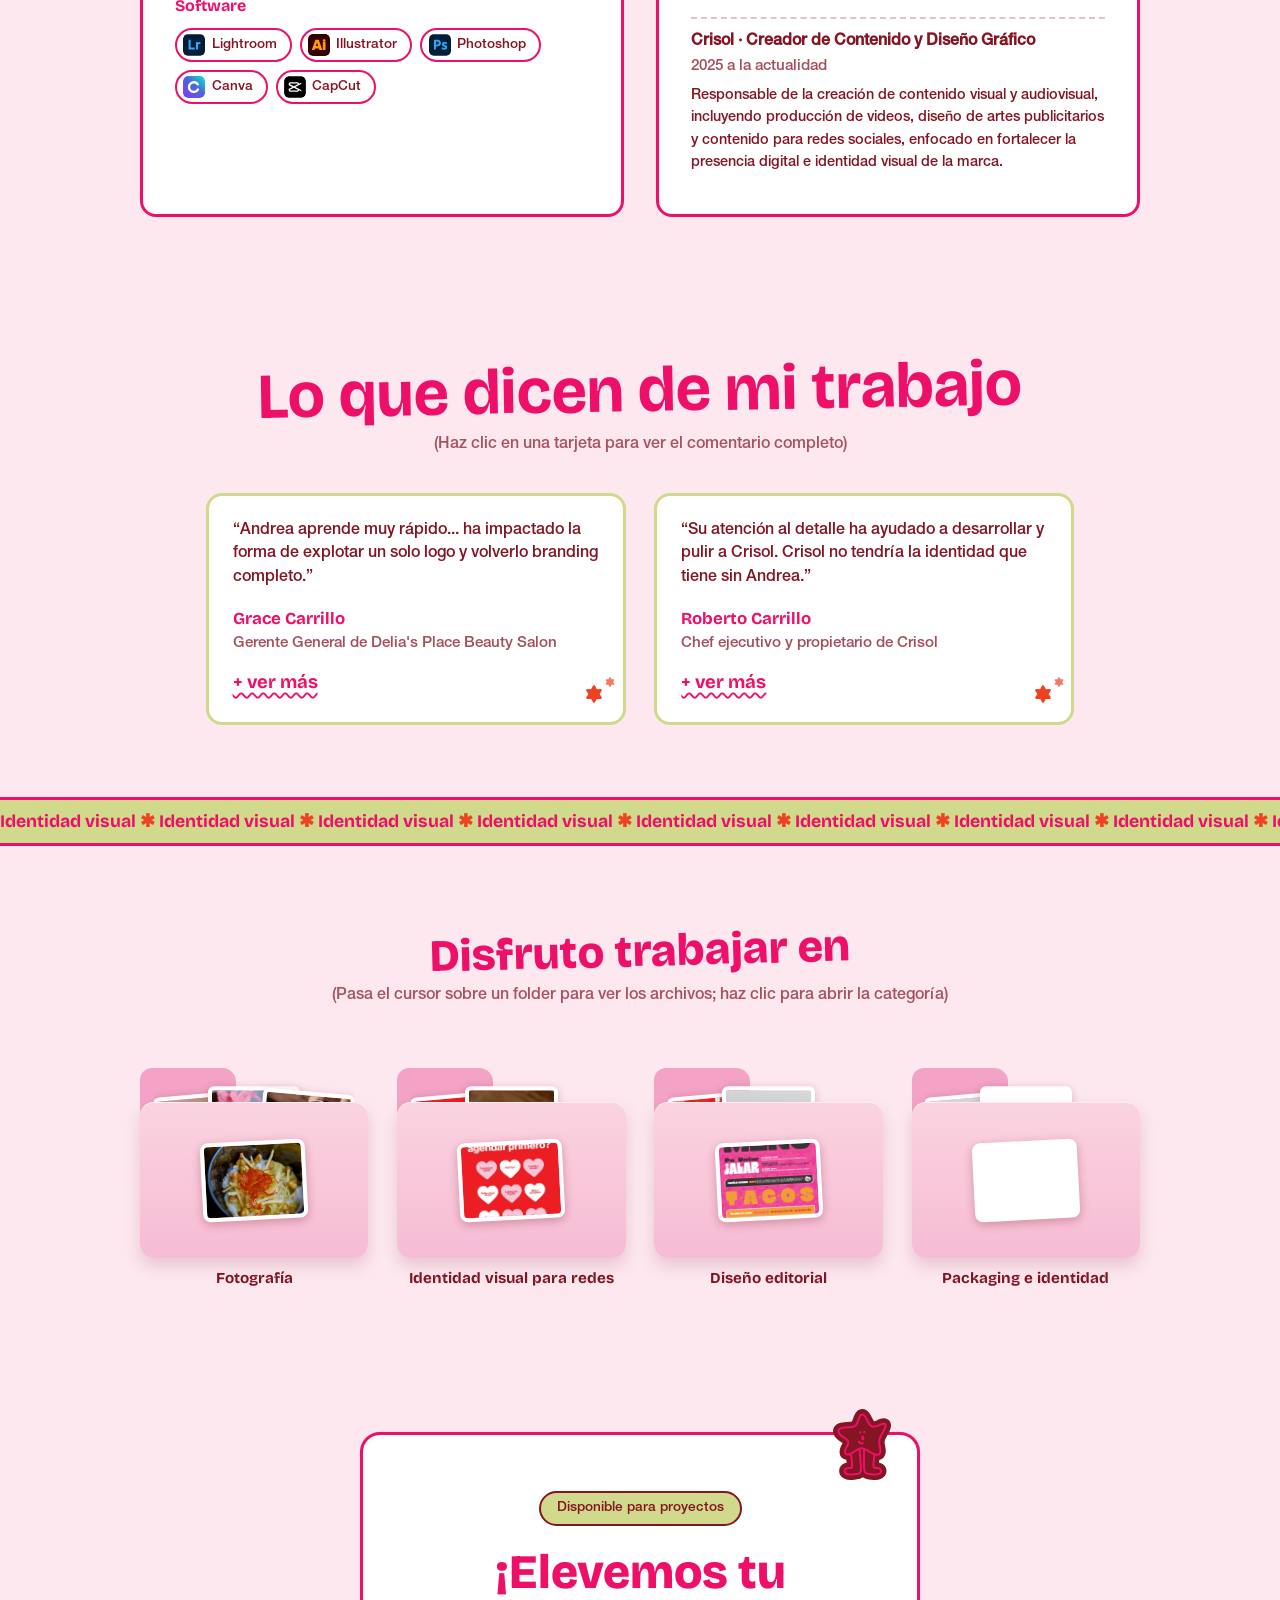
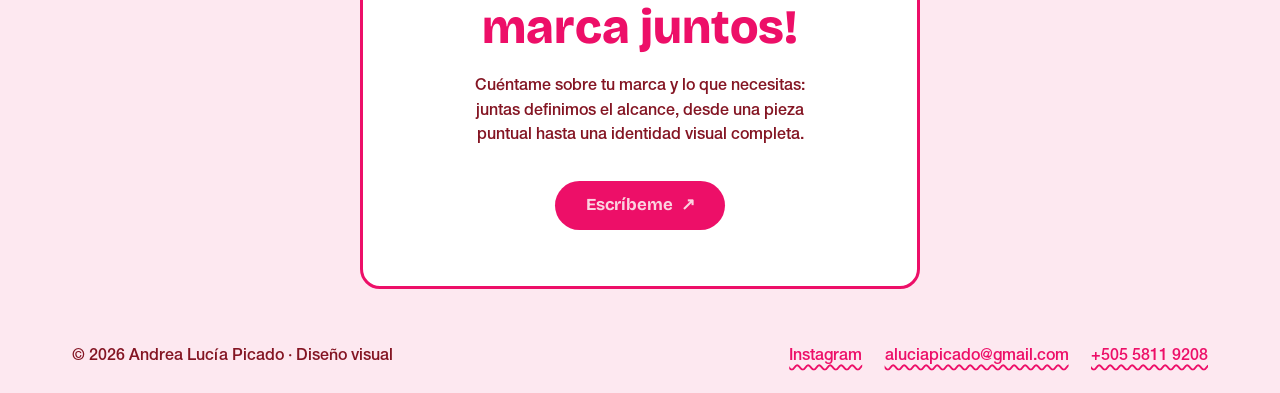
==== commit 7fefcadd: "fixing ti;des" ====
--- a/index.html
+++ b/index.html
@@ -18,7 +18,7 @@
   <link rel="preconnect" href="https://fonts.googleapis.com">
   <link rel="preconnect" href="https://fonts.gstatic.com" crossorigin>
   <link href="https://fonts.googleapis.com/css2?family=Bricolage+Grotesque:opsz,wght@12..96,400..800&display=swap" rel="stylesheet">
-  <link rel="stylesheet" href="styles.css?v=5">
+  <link rel="stylesheet" href="styles.css?v=7">
 </head>
 <body>
 
@@ -258,6 +258,6 @@
     </footer>
   </section>
 
-  <script src="script.js?v=5"></script>
+  <script src="script.js?v=7"></script>
 </body>
 </html>
--- a/styles.css
+++ b/styles.css
@@ -1,9 +1,9 @@
 /* Paleta del boceto PDF + papel de cuaderno */
 @font-face {
   font-family: "Helvetica Neue LT Pro";
-  src: url("assets/fonts/HelveticaNeueLTProMd.woff2?v=5") format("woff2"),
-       url("assets/fonts/HelveticaNeueLTProMd.woff?v=5") format("woff"),
-       url("assets/fonts/HelveticaNeueLTProMd.otf?v=5") format("opentype");
+  src: url("assets/fonts/HelveticaNeueLTProMd.woff2?v=7") format("woff2"),
+       url("assets/fonts/HelveticaNeueLTProMd.woff?v=7") format("woff"),
+       url("assets/fonts/HelveticaNeueLTProMd.otf?v=7") format("opentype");
   font-weight: 500;
   font-display: swap;
 }
@@ -30,14 +30,14 @@
   font-weight: 500;
   font-size: 1rem;
   line-height: 1.55;
-  /* separación entre letras: da aire y evita que los acentos y la eñe se
-     encimen con la letra de al lado en cualquier navegador (Windows/Chrome) */
-  letter-spacing: 0.045em;
+  /* espaciado natural de la fuente; la fuente corregida coloca bien los
+     acentos y la eñe por sí sola, sin necesidad de separar las letras */
+  letter-spacing: normal;
   color: var(--maroon);
   background: var(--bg);
 }
 
-h1, h2, h3 { font-family: var(--font-display); line-height: 1.15; letter-spacing: 0.045em; }
+h1, h2, h3 { font-family: var(--font-display); line-height: 1.15; letter-spacing: normal; }
 
 img { max-width: 100%; display: block; }
 
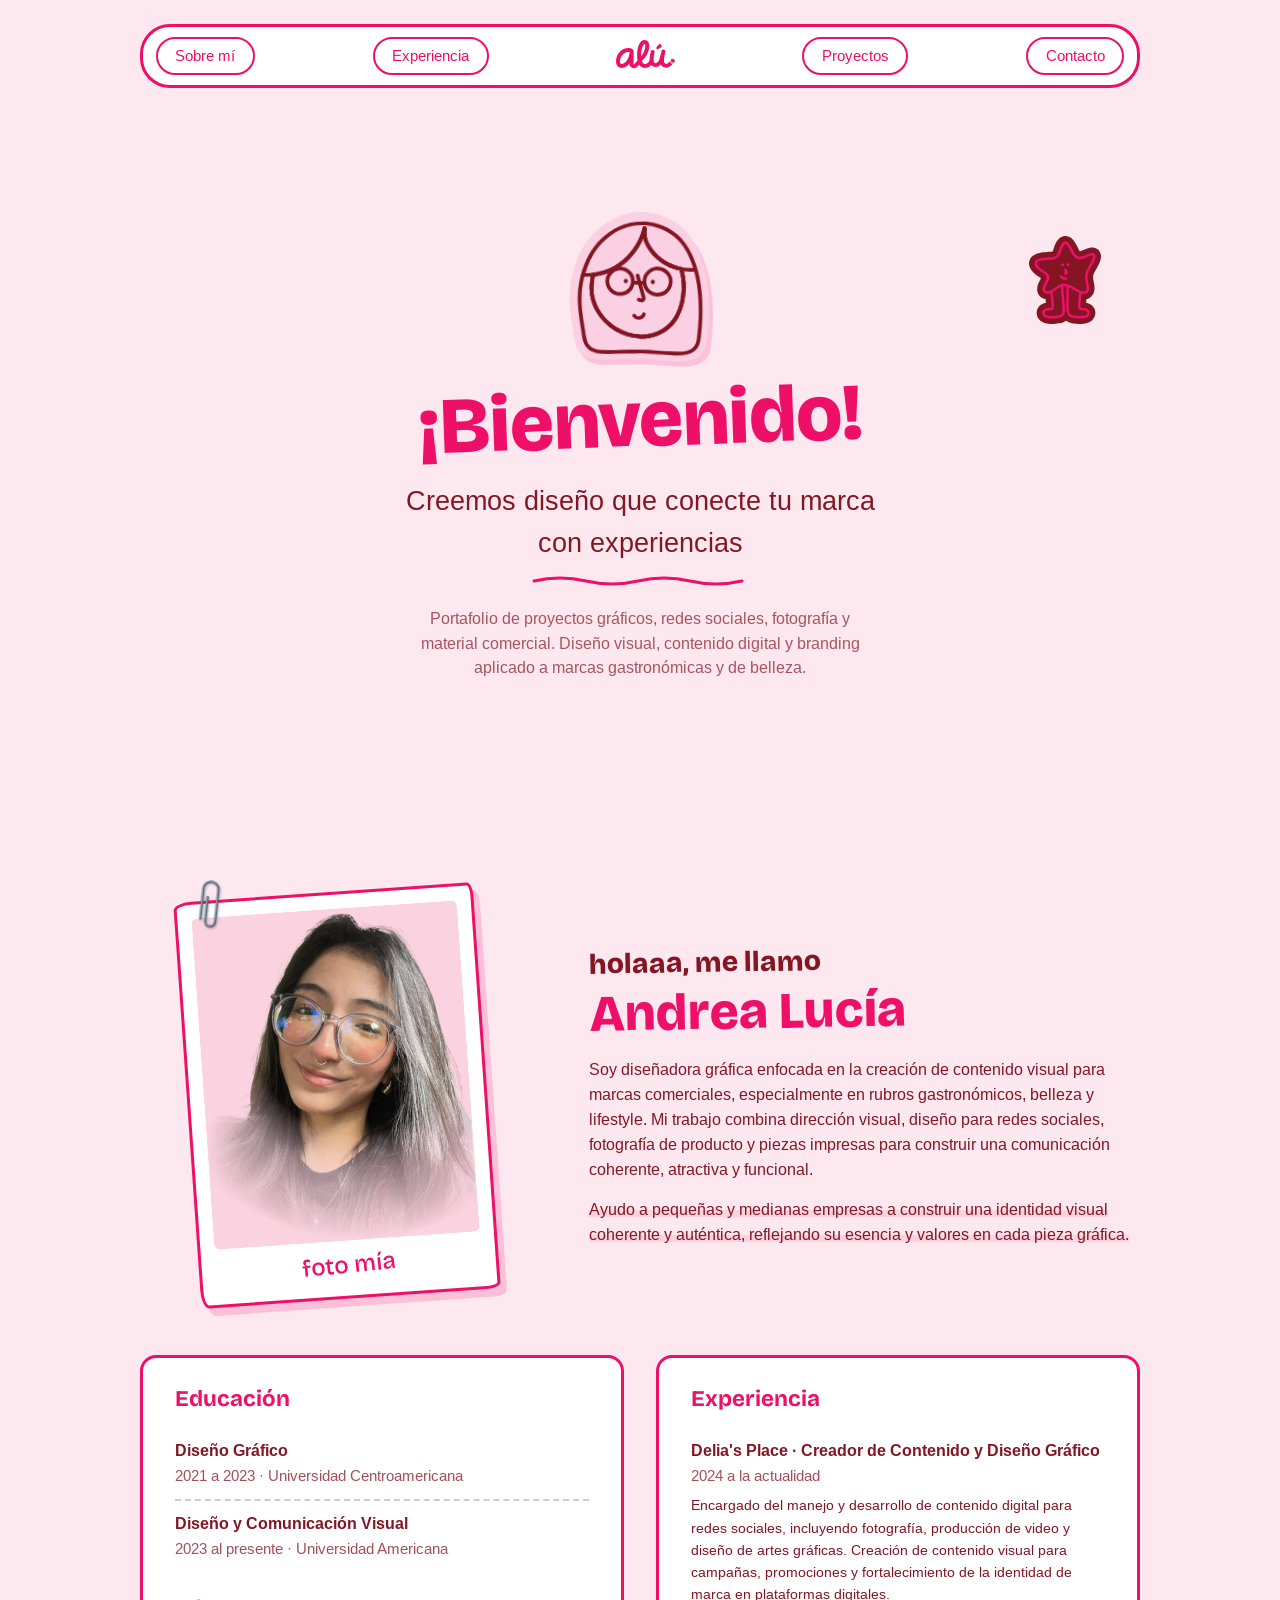
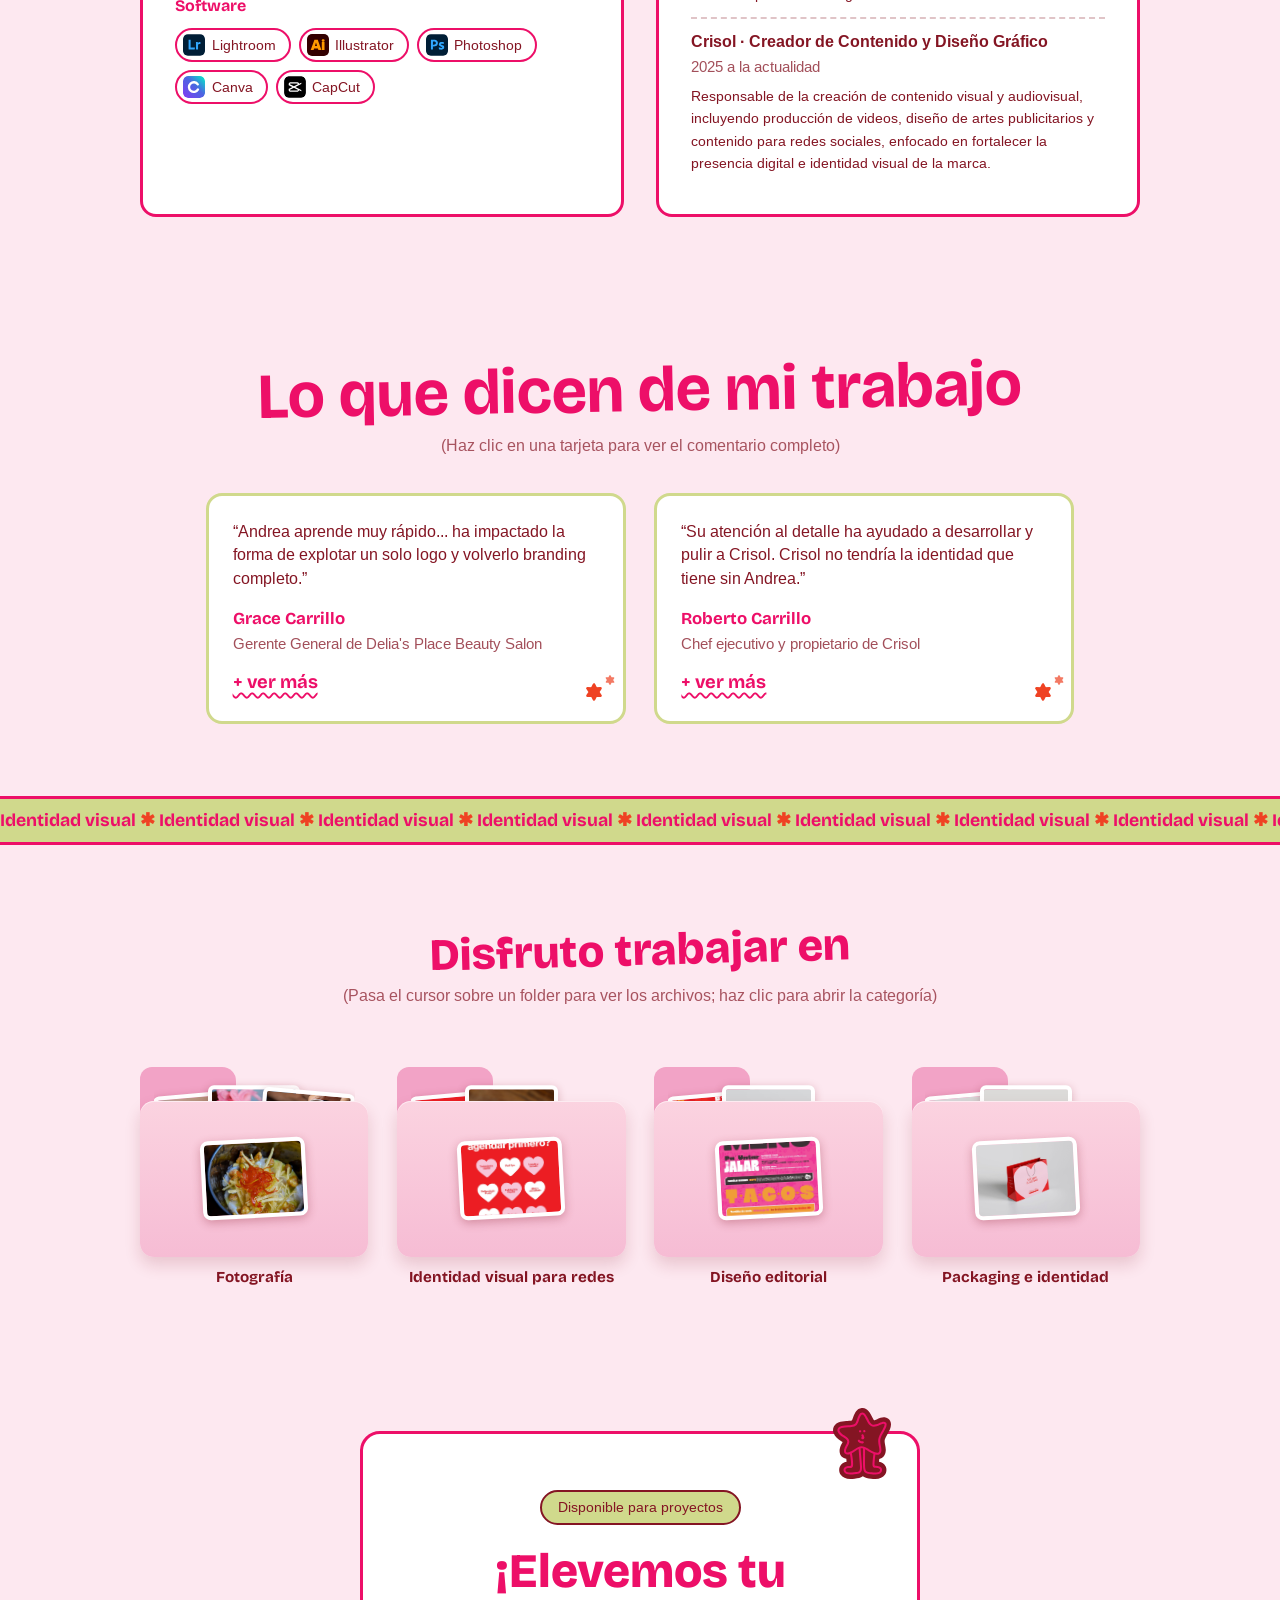
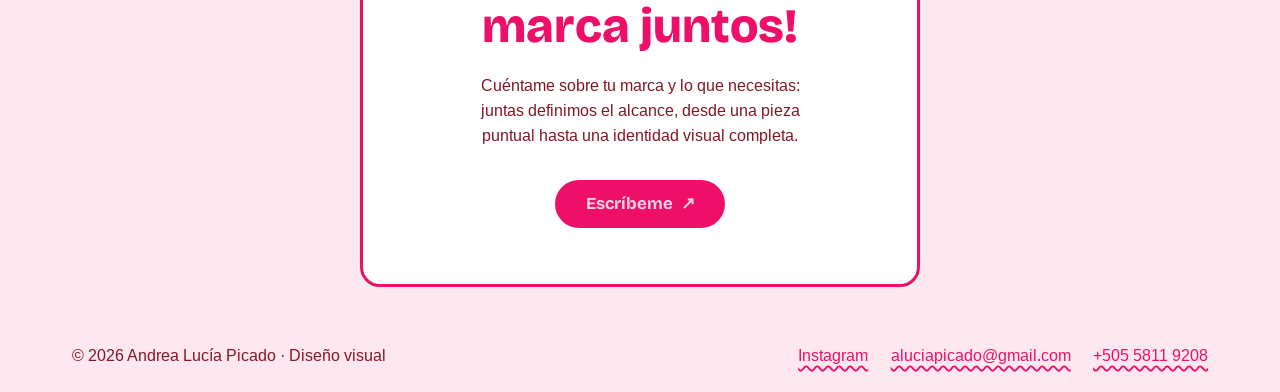
==== commit 8e5c43a8: "never using self hosted fonts again" ====
--- a/index.html
+++ b/index.html
@@ -17,8 +17,8 @@
   <link rel="icon" href="assets/mascota-alu.svg" type="image/svg+xml">
   <link rel="preconnect" href="https://fonts.googleapis.com">
   <link rel="preconnect" href="https://fonts.gstatic.com" crossorigin>
-  <link href="https://fonts.googleapis.com/css2?family=Bricolage+Grotesque:opsz,wght@12..96,400..800&display=swap" rel="stylesheet">
-  <link rel="stylesheet" href="styles.css?v=7">
+  <link href="https://fonts.googleapis.com/css2?family=Arimo:wght@400;500;700&family=Bricolage+Grotesque:opsz,wght@12..96,400..800&display=swap" rel="stylesheet">
+  <link rel="stylesheet" href="styles.css?v=14">
 </head>
 <body>
 
@@ -258,6 +258,6 @@
     </footer>
   </section>
 
-  <script src="script.js?v=7"></script>
+  <script src="script.js?v=14"></script>
 </body>
 </html>
--- a/styles.css
+++ b/styles.css
@@ -1,12 +1,6 @@
-/* Paleta del boceto PDF + papel de cuaderno */
-@font-face {
-  font-family: "Helvetica Neue LT Pro";
-  src: url("assets/fonts/HelveticaNeueLTProMd.woff2?v=7") format("woff2"),
-       url("assets/fonts/HelveticaNeueLTProMd.woff?v=7") format("woff"),
-       url("assets/fonts/HelveticaNeueLTProMd.otf?v=7") format("opentype");
-  font-weight: 500;
-  font-display: swap;
-}
+/* Paleta del boceto PDF + papel de cuaderno.
+   Cuerpo de texto: Arimo (Google Fonts) — gemelo métrico de Helvetica con
+   acentos y eñes bien dibujados; se carga desde el <link> del <head>. */
 
 :root {
   --magenta: #ED0F68;
@@ -18,7 +12,7 @@
   --bg: #FDE8F0;
   --paper: var(--bg);
   --font-display: "Bricolage Grotesque", sans-serif;
-  --font-body: "Helvetica Neue LT Pro", "Helvetica Neue", Helvetica, Arial, sans-serif;
+  --font-body: "Arimo", "Helvetica Neue", Helvetica, Arial, sans-serif;
 }
 
 * { margin: 0; padding: 0; box-sizing: border-box; }
@@ -30,14 +24,11 @@
   font-weight: 500;
   font-size: 1rem;
   line-height: 1.55;
-  /* espaciado natural de la fuente; la fuente corregida coloca bien los
-     acentos y la eñe por sí sola, sin necesidad de separar las letras */
-  letter-spacing: normal;
   color: var(--maroon);
   background: var(--bg);
 }
 
-h1, h2, h3 { font-family: var(--font-display); line-height: 1.15; letter-spacing: normal; }
+h1, h2, h3 { font-family: var(--font-display); line-height: 1.15; }
 
 img { max-width: 100%; display: block; }
 
